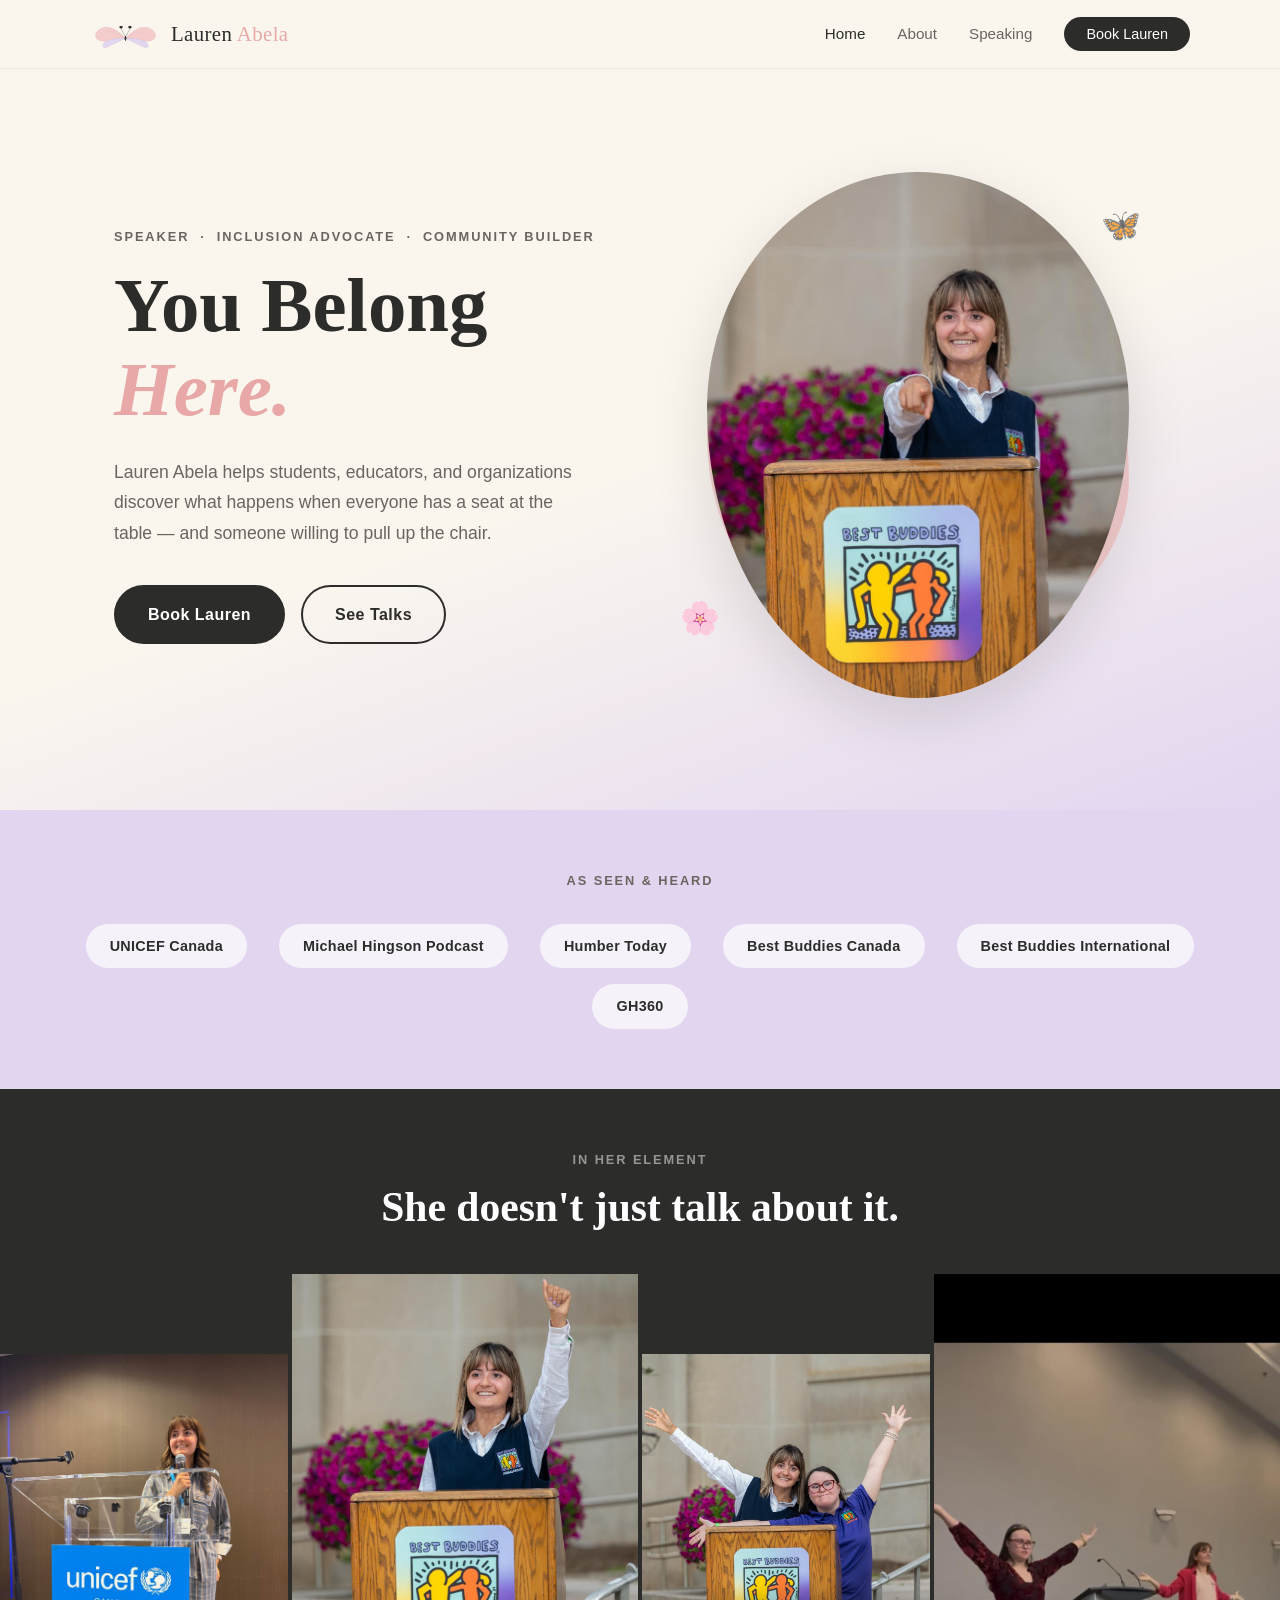
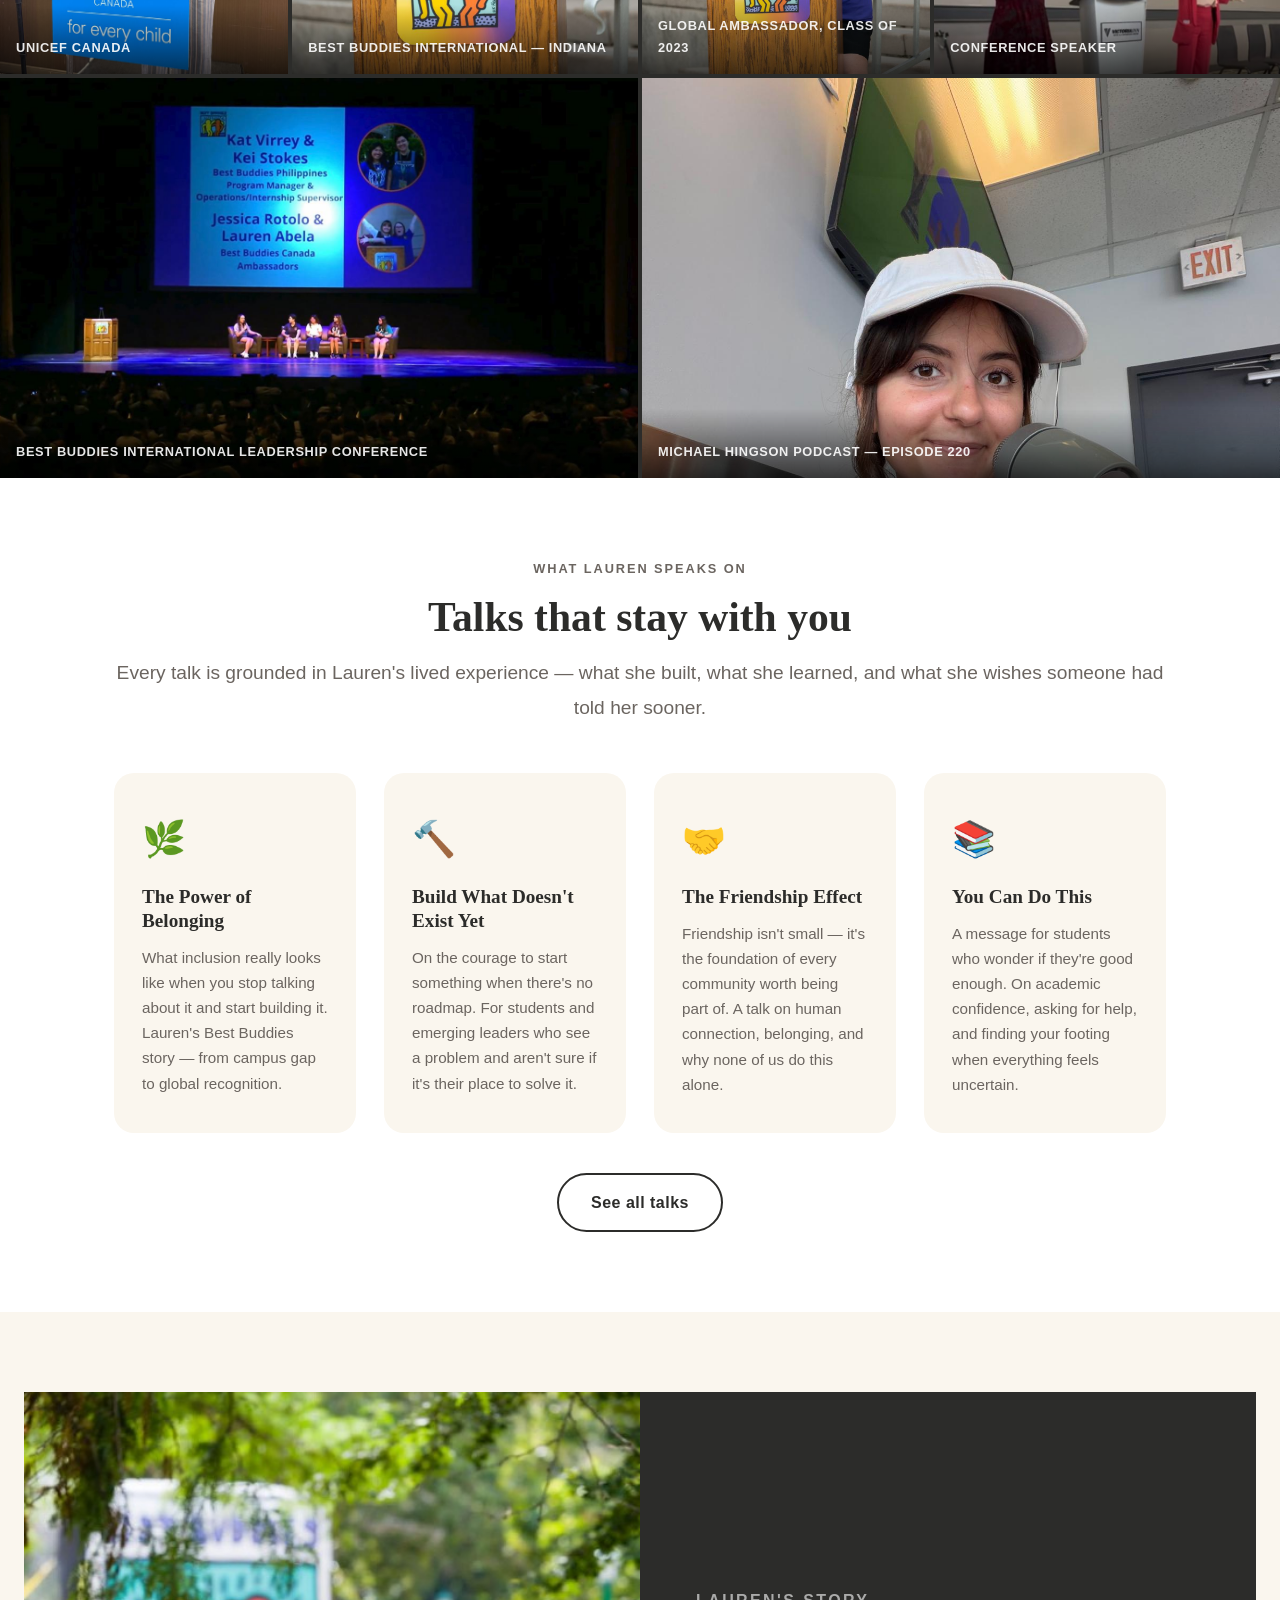
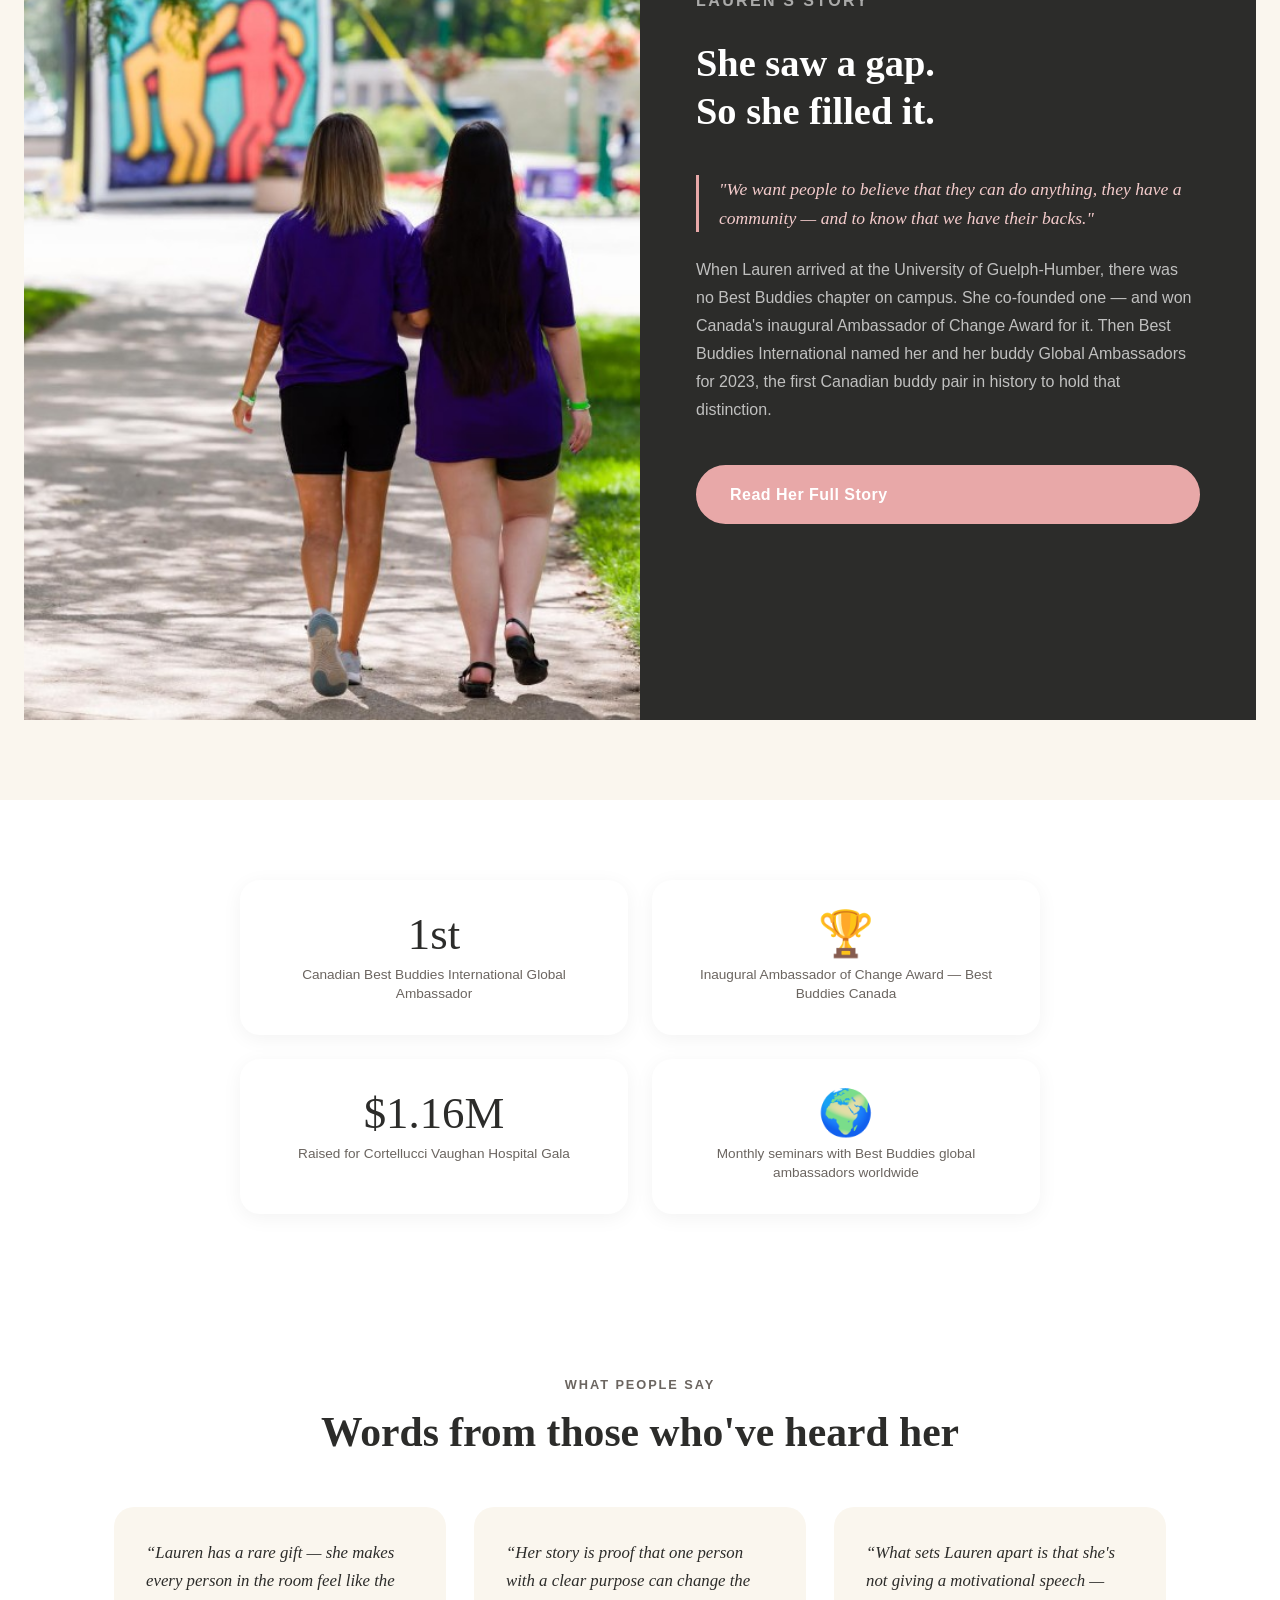
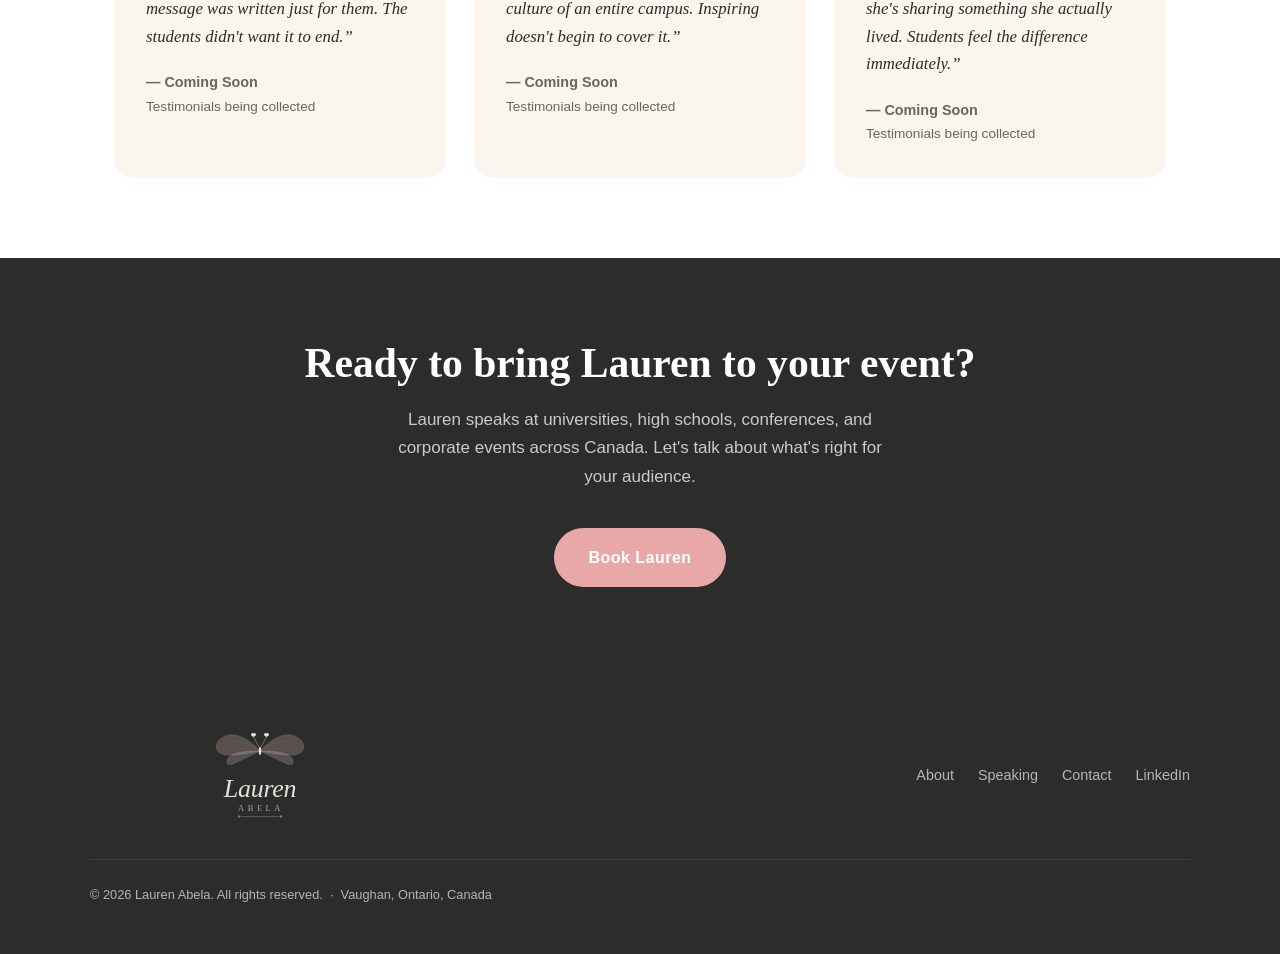
==== index.html @ 408d6fa2 "Add butterfly logo to nav, SVG mark to footer, stage + podcast photos" ====
<!DOCTYPE html>
<html lang="en">
<head>
  <meta charset="UTF-8" />
  <meta name="viewport" content="width=device-width, initial-scale=1.0" />
  <title>Lauren Abela — Speaker, Inclusion Advocate, Community Builder</title>
  <meta name="description" content="Lauren Abela is a speaker and inclusion advocate helping students, educators, and organizations discover the power of belonging. Book Lauren for your next event." />
  <meta property="og:title" content="Lauren Abela — You Belong Here" />
  <meta property="og:description" content="Speaker, inclusion advocate, and community builder. First Canadian Best Buddies International Global Ambassador." />
  <meta property="og:image" content="https://laurenabela.com/images/lauren-hero.jpg" />
  <meta property="og:url" content="https://laurenabela.com" />
  <meta property="og:type" content="website" />
  <link rel="stylesheet" href="css/style.css" />
</head>
<body>

  <!-- Navigation -->
  <nav class="site-nav">
    <div class="nav-inner">
      <a href="index.html" class="nav-logo">
        <img src="images/lauren-abela-butterfly.svg" alt="" class="nav-butterfly" />Lauren <span>Abela</span>
      </a>
      <button class="nav-toggle" onclick="document.querySelector('.nav-links').classList.toggle('open')" aria-label="Menu">
        <span></span><span></span><span></span>
      </button>
      <ul class="nav-links">
        <li><a href="index.html" class="active">Home</a></li>
        <li><a href="about.html">About</a></li>
        <li><a href="speaking.html">Speaking</a></li>
        <li class="nav-cta"><a href="contact.html">Book Lauren</a></li>
      </ul>
    </div>
  </nav>

  <!-- Hero -->
  <section class="hero">
    <div class="hero-inner">
      <div class="hero-text fade-up">
        <p class="section-label">Speaker &nbsp;·&nbsp; Inclusion Advocate &nbsp;·&nbsp; Community Builder</p>
        <h1 class="hero-tagline">You Belong<br><em>Here.</em></h1>
        <p class="hero-bio">
          Lauren Abela helps students, educators, and organizations discover what happens when everyone has a seat at the table — and someone willing to pull up the chair.
        </p>
        <div class="hero-actions">
          <a href="contact.html" class="btn btn-primary">Book Lauren</a>
          <a href="speaking.html" class="btn btn-outline">See Talks</a>
        </div>
      </div>
      <div class="hero-photo-wrap fade-up delay-2">
        <div class="hero-photo-bg"></div>
        <img src="images/lauren-hero.jpg" alt="Lauren Abela speaking at Best Buddies International Leadership Conference" class="hero-photo" />
        <span class="hero-motif hero-motif-1">🦋</span>
        <span class="hero-motif hero-motif-2">🌸</span>
      </div>
    </div>
  </section>

  <!-- Social Proof Bar -->
  <div class="social-proof">
    <p class="proof-label">As seen &amp; heard</p>
    <div class="media-logos">
      <span class="media-badge">UNICEF Canada</span>
      <span class="media-badge">Michael Hingson Podcast</span>
      <span class="media-badge">Humber Today</span>
      <span class="media-badge">Best Buddies Canada</span>
      <span class="media-badge">Best Buddies International</span>
      <span class="media-badge">GH360</span>
    </div>
  </div>

  <!-- Speaking Highlights Strip -->
  <section class="speaking-strip">
    <div class="container text-center mb-24">
      <p class="section-label">In Her Element</p>
      <h2>She doesn't just talk about it.</h2>
    </div>
    <div class="strip-grid">
      <div class="strip-item">
        <img src="images/lauren-speaking-unicef.jpg" alt="Lauren speaking at UNICEF Canada" />
        <div class="strip-caption">UNICEF Canada</div>
      </div>
      <div class="strip-item strip-tall">
        <img src="images/lauren-bestbuddies-fist.jpg" alt="Lauren at Best Buddies International Leadership Conference" />
        <div class="strip-caption">Best Buddies International — Indiana</div>
      </div>
      <div class="strip-item">
        <img src="images/lauren-buddy-arms.jpg" alt="Lauren and her buddy at Best Buddies podium" />
        <div class="strip-caption">Global Ambassador, Class of 2023</div>
      </div>
      <div class="strip-item strip-tall">
        <img src="images/lauren-duo-victoria.jpg" alt="Lauren speaking at Victoria Inn event" />
        <div class="strip-caption">Conference Speaker</div>
      </div>
    </div>
    <!-- Row 2 — stage + podcast -->
    <div class="strip-grid" style="margin-top:4px;">
      <div class="strip-item strip-tall" style="grid-column:span 2;">
        <img src="images/lauren-bestbuddies-stage.jpg" alt="Lauren Abela on stage at Best Buddies International conference" style="object-position:center center;" />
        <div class="strip-caption">Best Buddies International Leadership Conference</div>
      </div>
      <div class="strip-item strip-tall" style="grid-column:span 2;">
        <img src="images/lauren-podcast.jpg" alt="Lauren Abela during podcast recording" style="object-position:center top;" />
        <div class="strip-caption">Michael Hingson Podcast — Episode 220</div>
      </div>
    </div>
  </section>

  <!-- Speaking Topics -->
  <section class="topics">
    <div class="container text-center">
      <p class="section-label">What Lauren Speaks On</p>
      <h2>Talks that stay with you</h2>
      <p class="lead mt-12">Every talk is grounded in Lauren's lived experience — what she built, what she learned, and what she wishes someone had told her sooner.</p>
    </div>
    <div class="container">
      <div class="topics-grid">
        <div class="topic-card">
          <span class="topic-icon">🌿</span>
          <h3>The Power of Belonging</h3>
          <p>What inclusion really looks like when you stop talking about it and start building it. Lauren's Best Buddies story — from campus gap to global recognition.</p>
        </div>
        <div class="topic-card">
          <span class="topic-icon">🔨</span>
          <h3>Build What Doesn't Exist Yet</h3>
          <p>On the courage to start something when there's no roadmap. For students and emerging leaders who see a problem and aren't sure if it's their place to solve it.</p>
        </div>
        <div class="topic-card">
          <span class="topic-icon">🤝</span>
          <h3>The Friendship Effect</h3>
          <p>Friendship isn't small — it's the foundation of every community worth being part of. A talk on human connection, belonging, and why none of us do this alone.</p>
        </div>
        <div class="topic-card">
          <span class="topic-icon">📚</span>
          <h3>You Can Do This</h3>
          <p>A message for students who wonder if they're good enough. On academic confidence, asking for help, and finding your footing when everything feels uncertain.</p>
        </div>
      </div>
      <div class="text-center mt-40">
        <a href="speaking.html" class="btn btn-outline">See all talks</a>
      </div>
    </div>
  </section>

  <!-- Story Section — full-width photo banner -->
  <section class="story-banner">
    <div class="story-banner-img">
      <img src="images/lauren-walking.jpg" alt="Lauren walking with her buddy toward Best Buddies" />
    </div>
    <div class="story-banner-text">
      <p class="section-label" style="color:rgba(255,255,255,0.6);">Lauren's Story</p>
      <h2>She saw a gap.<br>So she filled it.</h2>
      <blockquote class="story-banner-quote">
        "We want people to believe that they can do anything, they have a community — and to know that we have their backs."
      </blockquote>
      <p>When Lauren arrived at the University of Guelph-Humber, there was no Best Buddies chapter on campus. She co-founded one — and won Canada's inaugural Ambassador of Change Award for it. Then Best Buddies International named her and her buddy Global Ambassadors for 2023, the first Canadian buddy pair in history to hold that distinction.</p>
      <a href="about.html" class="btn btn-blush mt-24" style="display:inline-block;">Read Her Full Story</a>
    </div>
  </section>

  <!-- Stats -->
  <section style="background-color: var(--white); padding: var(--section-padding);">
    <div class="container">
      <div class="story-stats" style="max-width:800px; margin:0 auto;">
        <div class="stat-box">
          <div class="stat-number">1st</div>
          <div class="stat-label">Canadian Best Buddies International Global Ambassador</div>
        </div>
        <div class="stat-box">
          <div class="stat-number">🏆</div>
          <div class="stat-label">Inaugural Ambassador of Change Award — Best Buddies Canada</div>
        </div>
        <div class="stat-box">
          <div class="stat-number">$1.16M</div>
          <div class="stat-label">Raised for Cortellucci Vaughan Hospital Gala</div>
        </div>
        <div class="stat-box">
          <div class="stat-number">🌍</div>
          <div class="stat-label">Monthly seminars with Best Buddies global ambassadors worldwide</div>
        </div>
      </div>
    </div>
  </section>

  <!-- Testimonials -->
  <section class="testimonials">
    <div class="container text-center">
      <p class="section-label">What People Say</p>
      <h2>Words from those who've heard her</h2>
    </div>
    <div class="container">
      <div class="testimonials-grid">
        <div class="testimonial-card">
          <p class="testimonial-text">Lauren has a rare gift — she makes every person in the room feel like the message was written just for them. The students didn't want it to end.</p>
          <div class="testimonial-author">— Coming Soon</div>
          <div class="testimonial-role">Testimonials being collected</div>
        </div>
        <div class="testimonial-card">
          <p class="testimonial-text">Her story is proof that one person with a clear purpose can change the culture of an entire campus. Inspiring doesn't begin to cover it.</p>
          <div class="testimonial-author">— Coming Soon</div>
          <div class="testimonial-role">Testimonials being collected</div>
        </div>
        <div class="testimonial-card">
          <p class="testimonial-text">What sets Lauren apart is that she's not giving a motivational speech — she's sharing something she actually lived. Students feel the difference immediately.</p>
          <div class="testimonial-author">— Coming Soon</div>
          <div class="testimonial-role">Testimonials being collected</div>
        </div>
      </div>
    </div>
  </section>

  <!-- Booking CTA -->
  <section class="booking-cta">
    <div class="container text-center">
      <h2>Ready to bring Lauren to your event?</h2>
      <p>Lauren speaks at universities, high schools, conferences, and corporate events across Canada. Let's talk about what's right for your audience.</p>
      <a href="contact.html" class="btn btn-blush">Book Lauren</a>
    </div>
  </section>

  <!-- Footer -->
  <footer class="site-footer">
    <div class="footer-inner">
      <div>
        <img src="images/lauren-abela-mark-light.svg" alt="Lauren Abela" class="footer-mark" />
      </div>
      <ul class="footer-links">
        <li><a href="about.html">About</a></li>
        <li><a href="speaking.html">Speaking</a></li>
        <li><a href="contact.html">Contact</a></li>
        <li><a href="https://www.linkedin.com/in/lauren-abela/" target="_blank" rel="noopener">LinkedIn</a></li>
      </ul>
    </div>
    <div class="footer-inner footer-copy">
      &copy; 2026 Lauren Abela. All rights reserved. &nbsp;·&nbsp; Vaughan, Ontario, Canada
    </div>
  </footer>

</body>
</html>
---- css/style.css ----
/* ============================================
   Lauren Abela — laurenabela.com
   Brand: Warm, pastel, inclusive, joyful
   Palette: Blush pink, soft lavender, warm cream, sage green
   ============================================ */

/* --- Reset & Base --- */
*, *::before, *::after {
  box-sizing: border-box;
  margin: 0;
  padding: 0;
}

:root {
  --cream:      #FAF6EE;
  --blush:      #F4CCCC;
  --blush-dark: #E8A8A8;
  --lavender:   #E2D5F0;
  --lavender-dark: #C4ADDF;
  --sage:       #C5D9C5;
  --sage-dark:  #99BB99;
  --charcoal:   #2C2C2A;
  --warm-grey:  #6B6560;
  --white:      #FFFFFF;

  --font-serif: Georgia, 'Times New Roman', serif;
  --font-sans:  'Helvetica Neue', Arial, sans-serif;

  --max-width: 1100px;
  --section-padding: 80px 24px;
}

html {
  scroll-behavior: smooth;
}

body {
  font-family: var(--font-sans);
  color: var(--charcoal);
  background-color: var(--cream);
  line-height: 1.7;
  font-size: 17px;
}

img {
  max-width: 100%;
  display: block;
}

a {
  color: inherit;
  text-decoration: none;
}

/* --- Typography --- */
h1, h2, h3, h4 {
  font-family: var(--font-serif);
  line-height: 1.25;
  color: var(--charcoal);
}

h1 { font-size: clamp(2.4rem, 5vw, 3.8rem); }
h2 { font-size: clamp(1.8rem, 3.5vw, 2.6rem); }
h3 { font-size: clamp(1.2rem, 2.5vw, 1.6rem); }

p { margin-bottom: 1.1em; }
p:last-child { margin-bottom: 0; }

.lead {
  font-size: 1.2rem;
  color: var(--warm-grey);
  line-height: 1.8;
}

/* --- Layout --- */
.container {
  max-width: var(--max-width);
  margin: 0 auto;
  padding: 0 24px;
}

section {
  padding: var(--section-padding);
}

.text-center { text-align: center; }
.section-label {
  font-family: var(--font-sans);
  font-size: 0.8rem;
  font-weight: 700;
  letter-spacing: 0.15em;
  text-transform: uppercase;
  color: var(--warm-grey);
  margin-bottom: 12px;
}

/* --- Buttons --- */
.btn {
  display: inline-block;
  padding: 14px 32px;
  border-radius: 50px;
  font-weight: 700;
  font-size: 1rem;
  letter-spacing: 0.03em;
  transition: all 0.25s ease;
  cursor: pointer;
  border: 2px solid transparent;
}

.btn-primary {
  background-color: var(--charcoal);
  color: var(--white);
  border-color: var(--charcoal);
}

.btn-primary:hover {
  background-color: var(--warm-grey);
  border-color: var(--warm-grey);
  transform: translateY(-2px);
}

.btn-outline {
  background-color: transparent;
  color: var(--charcoal);
  border-color: var(--charcoal);
}

.btn-outline:hover {
  background-color: var(--charcoal);
  color: var(--white);
  transform: translateY(-2px);
}

.btn-blush {
  background-color: var(--blush-dark);
  color: var(--white);
  border-color: var(--blush-dark);
}

.btn-blush:hover {
  background-color: #d08888;
  border-color: #d08888;
  transform: translateY(-2px);
}

/* --- Navigation --- */
.site-nav {
  position: fixed;
  top: 0;
  left: 0;
  right: 0;
  z-index: 100;
  background-color: rgba(250, 246, 238, 0.95);
  backdrop-filter: blur(8px);
  border-bottom: 1px solid rgba(0,0,0,0.07);
  padding: 0 24px;
}

.nav-inner {
  max-width: var(--max-width);
  margin: 0 auto;
  display: flex;
  align-items: center;
  justify-content: space-between;
  height: 68px;
}

.nav-logo {
  font-family: var(--font-serif);
  font-size: 1.3rem;
  font-weight: normal;
  color: var(--charcoal);
  letter-spacing: 0.02em;
}

.nav-logo span {
  color: var(--blush-dark);
}

.nav-butterfly {
  height: 30px;
  width: auto;
  vertical-align: middle;
  margin-right: 10px;
  display: inline-block;
}

.nav-links {
  display: flex;
  align-items: center;
  gap: 32px;
  list-style: none;
}

.nav-links a {
  font-size: 0.95rem;
  font-weight: 500;
  color: var(--warm-grey);
  transition: color 0.2s;
}

.nav-links a:hover,
.nav-links a.active {
  color: var(--charcoal);
}

.nav-links .nav-cta a {
  background-color: var(--charcoal);
  color: var(--white);
  padding: 9px 22px;
  border-radius: 50px;
  font-size: 0.9rem;
}

.nav-links .nav-cta a:hover {
  background-color: var(--warm-grey);
  color: var(--white);
}

/* Mobile nav */
.nav-toggle {
  display: none;
  flex-direction: column;
  gap: 5px;
  cursor: pointer;
  background: none;
  border: none;
  padding: 4px;
}

.nav-toggle span {
  display: block;
  width: 24px;
  height: 2px;
  background-color: var(--charcoal);
  transition: all 0.3s;
}

@media (max-width: 680px) {
  .nav-toggle { display: flex; }
  .nav-links {
    display: none;
    position: absolute;
    top: 68px;
    left: 0;
    right: 0;
    background-color: var(--cream);
    flex-direction: column;
    padding: 20px 24px 24px;
    gap: 20px;
    border-bottom: 1px solid rgba(0,0,0,0.07);
  }
  .nav-links.open { display: flex; }
}

/* --- Hero Section --- */
.hero {
  padding-top: 140px;
  padding-bottom: 80px;
  background: linear-gradient(160deg, var(--cream) 55%, var(--lavender) 100%);
  min-height: 90vh;
  display: flex;
  align-items: center;
}

.hero-inner {
  display: grid;
  grid-template-columns: 1fr 1fr;
  gap: 60px;
  align-items: center;
  max-width: var(--max-width);
  margin: 0 auto;
  padding: 0 24px;
}

.hero-text .section-label {
  margin-bottom: 16px;
}

.hero-tagline {
  font-family: var(--font-serif);
  font-size: clamp(3rem, 6vw, 5rem);
  line-height: 1.1;
  color: var(--charcoal);
  margin-bottom: 24px;
}

.hero-tagline em {
  font-style: italic;
  color: var(--blush-dark);
}

.hero-bio {
  font-size: 1.1rem;
  color: var(--warm-grey);
  line-height: 1.75;
  margin-bottom: 36px;
  max-width: 480px;
}

.hero-actions {
  display: flex;
  gap: 16px;
  flex-wrap: wrap;
  align-items: center;
}

.hero-photo-wrap {
  position: relative;
  display: flex;
  justify-content: center;
  align-items: center;
}

.hero-photo-bg {
  position: absolute;
  width: 85%;
  height: 85%;
  background-color: var(--blush);
  border-radius: 60% 40% 55% 45% / 50% 60% 40% 50%;
  z-index: 0;
}

.hero-photo {
  position: relative;
  z-index: 1;
  width: 85%;
  border-radius: 50% 50% 50% 50% / 45% 45% 55% 55%;
  object-fit: cover;
  aspect-ratio: 4/5;
  box-shadow: 0 20px 60px rgba(0,0,0,0.12);
}

.hero-motif {
  position: absolute;
  font-size: 2rem;
  z-index: 2;
  opacity: 0.7;
}

.hero-motif-1 { top: 5%; right: 5%; }
.hero-motif-2 { bottom: 10%; left: 2%; }

/* Placeholder when no photo */
.hero-photo-placeholder {
  position: relative;
  z-index: 1;
  width: 85%;
  aspect-ratio: 4/5;
  background: linear-gradient(135deg, var(--blush) 0%, var(--lavender) 100%);
  border-radius: 50% 50% 50% 50% / 45% 45% 55% 55%;
  display: flex;
  flex-direction: column;
  align-items: center;
  justify-content: center;
  box-shadow: 0 20px 60px rgba(0,0,0,0.08);
}

.hero-photo-placeholder .initial {
  font-family: var(--font-serif);
  font-size: 6rem;
  color: rgba(255,255,255,0.8);
  line-height: 1;
}

.hero-photo-placeholder .name-text {
  font-family: var(--font-serif);
  font-size: 1rem;
  color: rgba(255,255,255,0.7);
  margin-top: 8px;
  letter-spacing: 0.1em;
}

@media (max-width: 768px) {
  .hero-inner {
    grid-template-columns: 1fr;
    gap: 40px;
    text-align: center;
  }
  .hero-photo-wrap { order: -1; }
  .hero-bio { margin-left: auto; margin-right: auto; }
  .hero-actions { justify-content: center; }
}

/* --- Topics Section --- */
.topics {
  background-color: var(--white);
}

.topics-grid {
  display: grid;
  grid-template-columns: repeat(auto-fit, minmax(240px, 1fr));
  gap: 28px;
  margin-top: 48px;
}

.topic-card {
  background-color: var(--cream);
  border-radius: 20px;
  padding: 36px 28px;
  transition: transform 0.25s ease, box-shadow 0.25s ease;
}

.topic-card:hover {
  transform: translateY(-6px);
  box-shadow: 0 16px 40px rgba(0,0,0,0.08);
}

.topic-icon {
  font-size: 2.2rem;
  margin-bottom: 16px;
  display: block;
}

.topic-card h3 {
  font-size: 1.2rem;
  margin-bottom: 12px;
  color: var(--charcoal);
}

.topic-card p {
  font-size: 0.95rem;
  color: var(--warm-grey);
  line-height: 1.65;
  margin-bottom: 0;
}

/* --- Story Section --- */
.story {
  background: linear-gradient(160deg, var(--sage) 0%, var(--cream) 60%);
}

.story-inner {
  display: grid;
  grid-template-columns: 1fr 1fr;
  gap: 72px;
  align-items: center;
}

.story-quote {
  font-family: var(--font-serif);
  font-size: clamp(1.3rem, 2.5vw, 1.7rem);
  font-style: italic;
  color: var(--charcoal);
  line-height: 1.5;
  border-left: 4px solid var(--blush-dark);
  padding-left: 24px;
  margin: 32px 0;
}

.story-credentials {
  margin-top: 32px;
  display: flex;
  flex-direction: column;
  gap: 12px;
}

.credential-item {
  display: flex;
  align-items: flex-start;
  gap: 12px;
  font-size: 0.95rem;
}

.credential-dot {
  width: 8px;
  height: 8px;
  background-color: var(--blush-dark);
  border-radius: 50%;
  flex-shrink: 0;
  margin-top: 8px;
}

.story-stats {
  display: grid;
  grid-template-columns: 1fr 1fr;
  gap: 24px;
}

.stat-box {
  background-color: var(--white);
  border-radius: 20px;
  padding: 32px 24px;
  text-align: center;
  box-shadow: 0 4px 20px rgba(0,0,0,0.05);
}

.stat-number {
  font-family: var(--font-serif);
  font-size: 2.8rem;
  color: var(--charcoal);
  line-height: 1;
  margin-bottom: 8px;
}

.stat-label {
  font-size: 0.85rem;
  color: var(--warm-grey);
  line-height: 1.4;
}

@media (max-width: 768px) {
  .story-inner {
    grid-template-columns: 1fr;
    gap: 40px;
  }
  .story-stats {
    grid-template-columns: 1fr 1fr;
  }
}

/* --- Media/Social Proof --- */
.social-proof {
  background-color: var(--lavender);
  text-align: center;
  padding: 60px 24px;
}

.proof-label {
  font-size: 0.8rem;
  font-weight: 700;
  letter-spacing: 0.15em;
  text-transform: uppercase;
  color: var(--warm-grey);
  margin-bottom: 32px;
}

.media-logos {
  display: flex;
  flex-wrap: wrap;
  justify-content: center;
  align-items: center;
  gap: 16px 32px;
}

.media-badge {
  background-color: rgba(255,255,255,0.7);
  border-radius: 50px;
  padding: 10px 24px;
  font-size: 0.9rem;
  font-weight: 600;
  color: var(--charcoal);
  letter-spacing: 0.02em;
}

/* --- Testimonials --- */
.testimonials {
  background-color: var(--white);
}

.testimonials-grid {
  display: grid;
  grid-template-columns: repeat(auto-fit, minmax(280px, 1fr));
  gap: 28px;
  margin-top: 48px;
}

.testimonial-card {
  background-color: var(--cream);
  border-radius: 20px;
  padding: 32px;
}

.testimonial-text {
  font-family: var(--font-serif);
  font-style: italic;
  font-size: 1.05rem;
  line-height: 1.65;
  color: var(--charcoal);
  margin-bottom: 20px;
}

.testimonial-text::before { content: '\201C'; }
.testimonial-text::after  { content: '\201D'; }

.testimonial-author {
  font-size: 0.9rem;
  font-weight: 700;
  color: var(--warm-grey);
}

.testimonial-role {
  font-size: 0.85rem;
  color: var(--warm-grey);
  font-weight: 400;
}

/* --- Booking CTA Banner --- */
.booking-cta {
  background-color: var(--charcoal);
  color: var(--white);
  text-align: center;
  padding: 80px 24px;
}

.booking-cta h2 {
  color: var(--white);
  margin-bottom: 16px;
}

.booking-cta p {
  color: rgba(255,255,255,0.75);
  max-width: 520px;
  margin: 0 auto 36px;
}

.booking-cta .btn-blush {
  background-color: var(--blush-dark);
  border-color: var(--blush-dark);
  color: var(--white);
}

/* --- Page Hero (inner pages) --- */
.page-hero {
  padding: 140px 24px 72px;
  background: linear-gradient(160deg, var(--cream) 50%, var(--lavender) 100%);
  text-align: center;
}

.page-hero h1 {
  margin-bottom: 16px;
}

.page-hero .lead {
  max-width: 560px;
  margin: 0 auto;
}

/* --- About Page --- */
.about-story {
  background-color: var(--white);
}

.about-inner {
  display: grid;
  grid-template-columns: 1fr 1.4fr;
  gap: 72px;
  align-items: start;
}

.about-photo-wrap {
  position: sticky;
  top: 100px;
}

.about-photo {
  width: 100%;
  border-radius: 24px;
  object-fit: cover;
  aspect-ratio: 3/4;
  box-shadow: 0 12px 40px rgba(0,0,0,0.1);
}

.about-photo-placeholder {
  width: 100%;
  aspect-ratio: 3/4;
  background: linear-gradient(135deg, var(--blush) 0%, var(--lavender) 100%);
  border-radius: 24px;
  display: flex;
  flex-direction: column;
  align-items: center;
  justify-content: center;
  box-shadow: 0 12px 40px rgba(0,0,0,0.08);
}

.about-content h2 {
  margin-top: 40px;
  margin-bottom: 16px;
}

.about-content h2:first-child {
  margin-top: 0;
}

.awards-list {
  list-style: none;
  margin-top: 16px;
  display: flex;
  flex-direction: column;
  gap: 14px;
}

.awards-list li {
  display: flex;
  align-items: flex-start;
  gap: 12px;
}

.award-icon {
  font-size: 1.2rem;
  flex-shrink: 0;
  margin-top: 2px;
}

@media (max-width: 768px) {
  .about-inner {
    grid-template-columns: 1fr;
    gap: 40px;
  }
  .about-photo-wrap { position: static; }
}

/* --- Speaking Page --- */
.talks-grid {
  display: grid;
  grid-template-columns: repeat(auto-fit, minmax(300px, 1fr));
  gap: 28px;
  margin-top: 48px;
}

.talk-card {
  background-color: var(--white);
  border-radius: 20px;
  padding: 36px 32px;
  border-top: 4px solid var(--blush-dark);
  box-shadow: 0 4px 20px rgba(0,0,0,0.05);
  transition: transform 0.25s ease;
}

.talk-card:hover {
  transform: translateY(-4px);
}

.talk-card:nth-child(2) { border-top-color: var(--lavender-dark); }
.talk-card:nth-child(3) { border-top-color: var(--sage-dark); }
.talk-card:nth-child(4) { border-top-color: var(--blush-dark); }

.talk-icon {
  font-size: 2rem;
  margin-bottom: 16px;
}

.talk-card h3 {
  margin-bottom: 12px;
}

.talk-card p {
  font-size: 0.95rem;
  color: var(--warm-grey);
  margin-bottom: 0;
}

.audiences {
  background-color: var(--lavender);
}

.audience-chips {
  display: flex;
  flex-wrap: wrap;
  gap: 12px;
  margin-top: 32px;
  justify-content: center;
}

.chip {
  background-color: var(--white);
  border-radius: 50px;
  padding: 10px 22px;
  font-size: 0.95rem;
  color: var(--charcoal);
  font-weight: 500;
}

/* --- Contact / Form Page --- */
.contact-section {
  background-color: var(--white);
}

.contact-inner {
  display: grid;
  grid-template-columns: 1fr 1.5fr;
  gap: 72px;
  align-items: start;
}

.contact-info h2 {
  margin-bottom: 16px;
}

.contact-info p {
  color: var(--warm-grey);
  margin-bottom: 28px;
}

.contact-detail {
  display: flex;
  align-items: center;
  gap: 12px;
  margin-bottom: 16px;
  font-size: 0.95rem;
  color: var(--warm-grey);
}

.contact-detail a {
  color: var(--charcoal);
  font-weight: 600;
  text-decoration: underline;
  text-underline-offset: 3px;
}

/* Form */
.booking-form {
  display: flex;
  flex-direction: column;
  gap: 20px;
}

.form-row {
  display: grid;
  grid-template-columns: 1fr 1fr;
  gap: 16px;
}

.form-group {
  display: flex;
  flex-direction: column;
  gap: 6px;
}

.form-group label {
  font-size: 0.9rem;
  font-weight: 600;
  color: var(--charcoal);
}

.form-group input,
.form-group select,
.form-group textarea {
  padding: 12px 16px;
  border: 1.5px solid #ddd;
  border-radius: 10px;
  font-size: 1rem;
  font-family: var(--font-sans);
  color: var(--charcoal);
  background-color: var(--cream);
  transition: border-color 0.2s;
  outline: none;
}

.form-group input:focus,
.form-group select:focus,
.form-group textarea:focus {
  border-color: var(--blush-dark);
}

.form-group textarea {
  resize: vertical;
  min-height: 130px;
}

.form-note {
  font-size: 0.85rem;
  color: var(--warm-grey);
  text-align: center;
}

@media (max-width: 768px) {
  .contact-inner {
    grid-template-columns: 1fr;
    gap: 40px;
  }
  .form-row {
    grid-template-columns: 1fr;
  }
}

/* --- Footer --- */
.site-footer {
  background-color: var(--charcoal);
  color: rgba(255,255,255,0.65);
  padding: 48px 24px;
}

.footer-inner {
  max-width: var(--max-width);
  margin: 0 auto;
  display: flex;
  justify-content: space-between;
  align-items: center;
  flex-wrap: wrap;
  gap: 20px;
}

.footer-logo {
  font-family: var(--font-serif);
  font-size: 1.2rem;
  color: var(--white);
}

.footer-tagline {
  font-size: 0.85rem;
  margin-top: 4px;
  color: rgba(255,255,255,0.4);
}

.footer-mark {
  height: 120px;
  width: auto;
  display: block;
  opacity: 0.9;
}

.footer-links {
  display: flex;
  gap: 24px;
  list-style: none;
}

.footer-links a {
  font-size: 0.9rem;
  color: rgba(255,255,255,0.65);
  transition: color 0.2s;
}

.footer-links a:hover {
  color: var(--white);
}

.footer-copy {
  font-size: 0.8rem;
  width: 100%;
  text-align: center;
  margin-top: 24px;
  padding-top: 24px;
  border-top: 1px solid rgba(255,255,255,0.08);
}

/* --- Speaking Photo Strip --- */
.speaking-strip {
  background-color: var(--charcoal);
  padding: 60px 0 0;
}

.speaking-strip .container {
  padding-bottom: 0;
}

.speaking-strip h2 {
  color: var(--white);
}

.speaking-strip .section-label {
  color: rgba(255,255,255,0.5);
}

.strip-grid {
  display: grid;
  grid-template-columns: 1fr 1.2fr 1fr 1.2fr;
  gap: 4px;
  margin-top: 40px;
  align-items: end;
}

.strip-item {
  position: relative;
  overflow: hidden;
  height: 320px;
}

.strip-item.strip-tall {
  height: 400px;
}

.strip-item img {
  width: 100%;
  height: 100%;
  object-fit: cover;
  object-position: top center;
  display: block;
  transition: transform 0.5s ease;
}

.strip-item:hover img {
  transform: scale(1.04);
}

.strip-caption {
  position: absolute;
  bottom: 0;
  left: 0;
  right: 0;
  padding: 32px 16px 16px;
  background: linear-gradient(to top, rgba(0,0,0,0.65) 0%, transparent 100%);
  color: rgba(255,255,255,0.9);
  font-size: 0.8rem;
  font-weight: 600;
  letter-spacing: 0.05em;
  text-transform: uppercase;
}

@media (max-width: 768px) {
  .strip-grid {
    grid-template-columns: 1fr 1fr;
  }
  .strip-item, .strip-item.strip-tall { height: 220px; }
}

@media (max-width: 480px) {
  .strip-grid {
    grid-template-columns: 1fr;
  }
  .strip-item, .strip-item.strip-tall { height: 260px; }
}

/* --- Story Banner (full-width photo + text) --- */
.story-banner {
  display: grid;
  grid-template-columns: 1fr 1fr;
  min-height: 560px;
}

.story-banner-img {
  position: relative;
  overflow: hidden;
}

.story-banner-img img {
  width: 100%;
  height: 100%;
  object-fit: cover;
  object-position: center top;
  display: block;
}

.story-banner-text {
  background-color: var(--charcoal);
  color: var(--white);
  padding: 72px 56px;
  display: flex;
  flex-direction: column;
  justify-content: center;
}

.story-banner-text h2 {
  color: var(--white);
  font-size: clamp(1.8rem, 3vw, 2.6rem);
  margin: 12px 0 20px;
}

.story-banner-text p {
  color: rgba(255,255,255,0.7);
  font-size: 1rem;
  line-height: 1.75;
}

.story-banner-quote {
  font-family: var(--font-serif);
  font-style: italic;
  font-size: 1.1rem;
  color: var(--blush);
  border-left: 3px solid var(--blush-dark);
  padding-left: 20px;
  margin: 20px 0 24px;
  line-height: 1.6;
}

@media (max-width: 768px) {
  .story-banner {
    grid-template-columns: 1fr;
  }
  .story-banner-img {
    height: 300px;
  }
  .story-banner-text {
    padding: 40px 24px;
  }
}

/* --- Speaking Page Hero --- */
.speaking-page-hero {
  display: grid;
  grid-template-columns: 1fr 1fr;
  min-height: 540px;
  padding-top: 68px;
}

.speaking-page-hero-img {
  overflow: hidden;
}

.speaking-page-hero-img img {
  width: 100%;
  height: 100%;
  object-fit: cover;
  object-position: center top;
  display: block;
}

.speaking-page-hero-text {
  background: linear-gradient(135deg, var(--charcoal) 0%, #3d3d3a 100%);
  padding: 72px 56px;
  display: flex;
  flex-direction: column;
  justify-content: center;
}

@media (max-width: 768px) {
  .speaking-page-hero {
    grid-template-columns: 1fr;
  }
  .speaking-page-hero-img {
    height: 280px;
  }
  .speaking-page-hero-text {
    padding: 40px 24px;
  }
}

/* --- Utility --- */
.mt-12 { margin-top: 12px; }
.mt-24 { margin-top: 24px; }
.mt-40 { margin-top: 40px; }
.mb-8  { margin-bottom: 8px; }
.mb-24 { margin-bottom: 24px; }

/* --- Fade-in animation --- */
@keyframes fadeUp {
  from { opacity: 0; transform: translateY(24px); }
  to   { opacity: 1; transform: translateY(0); }
}

.fade-up {
  animation: fadeUp 0.7s ease both;
}

.delay-1 { animation-delay: 0.15s; }
.delay-2 { animation-delay: 0.3s; }
.delay-3 { animation-delay: 0.45s; }
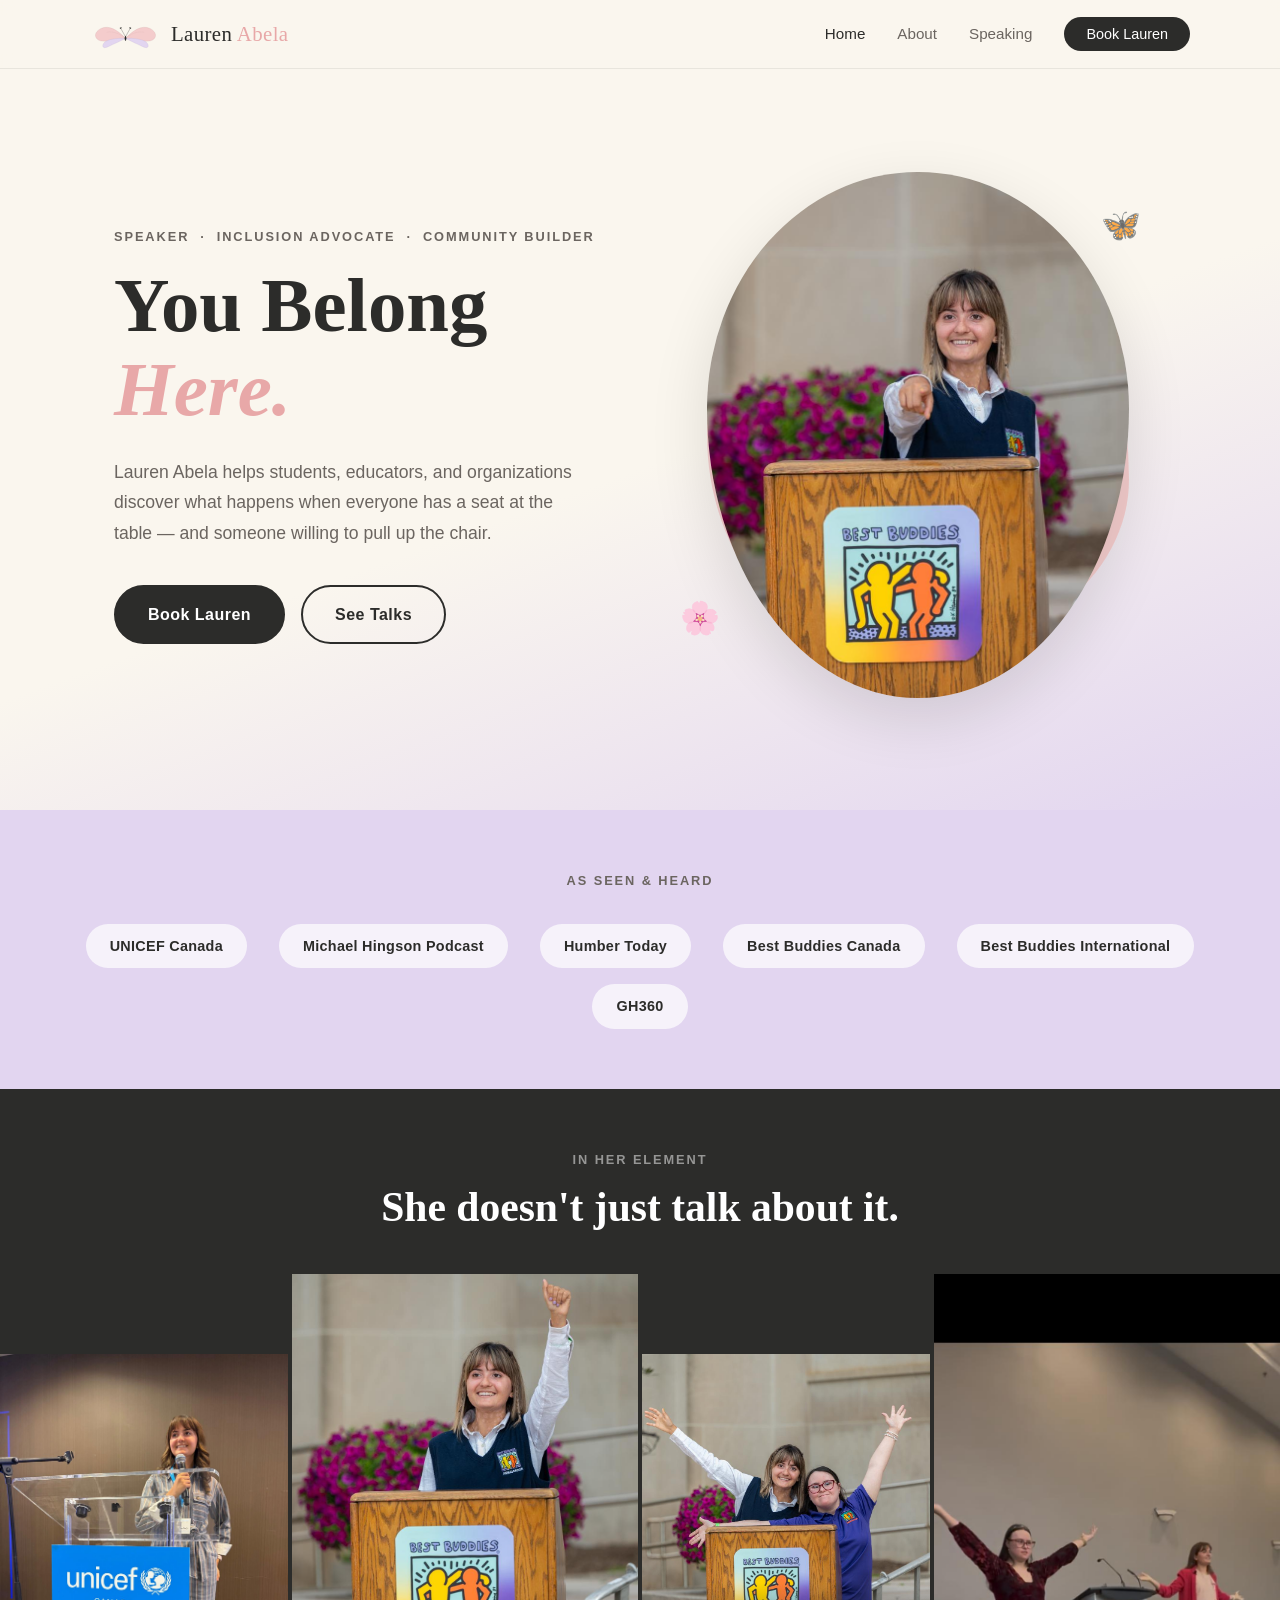
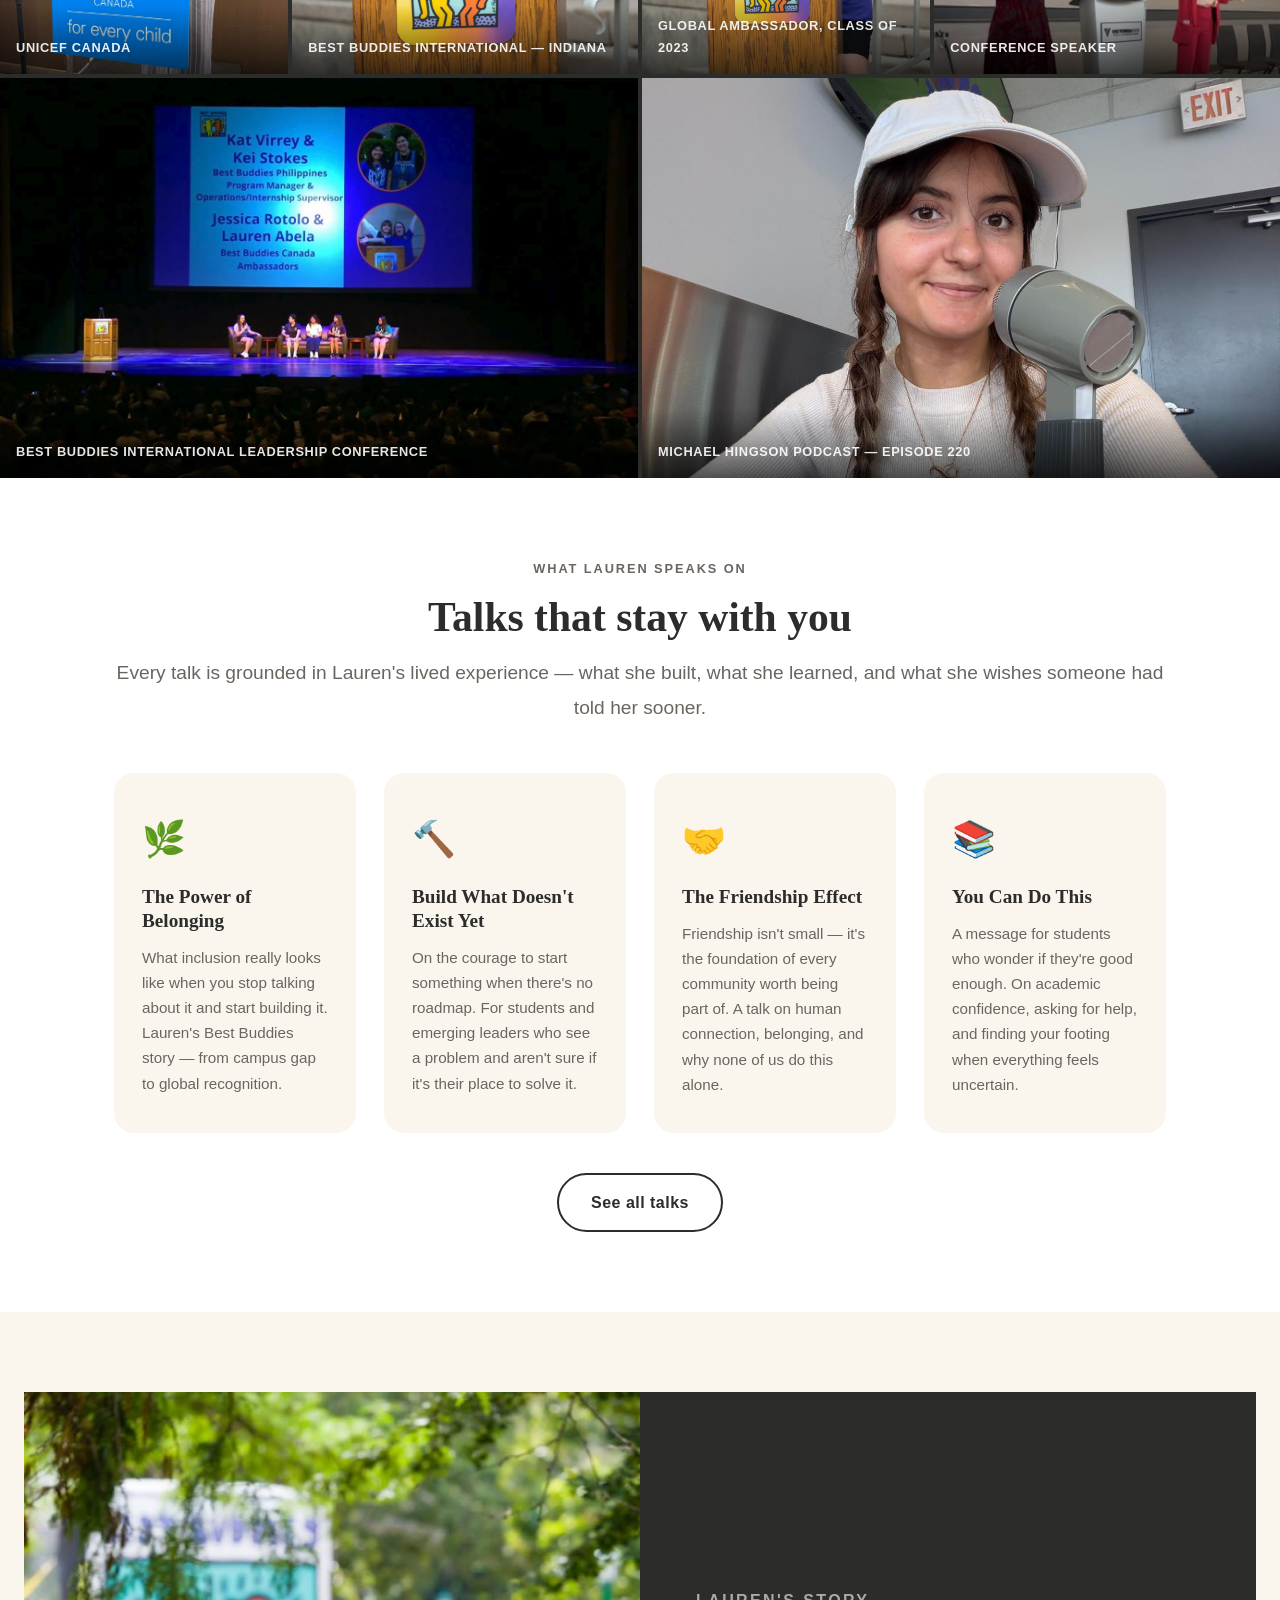
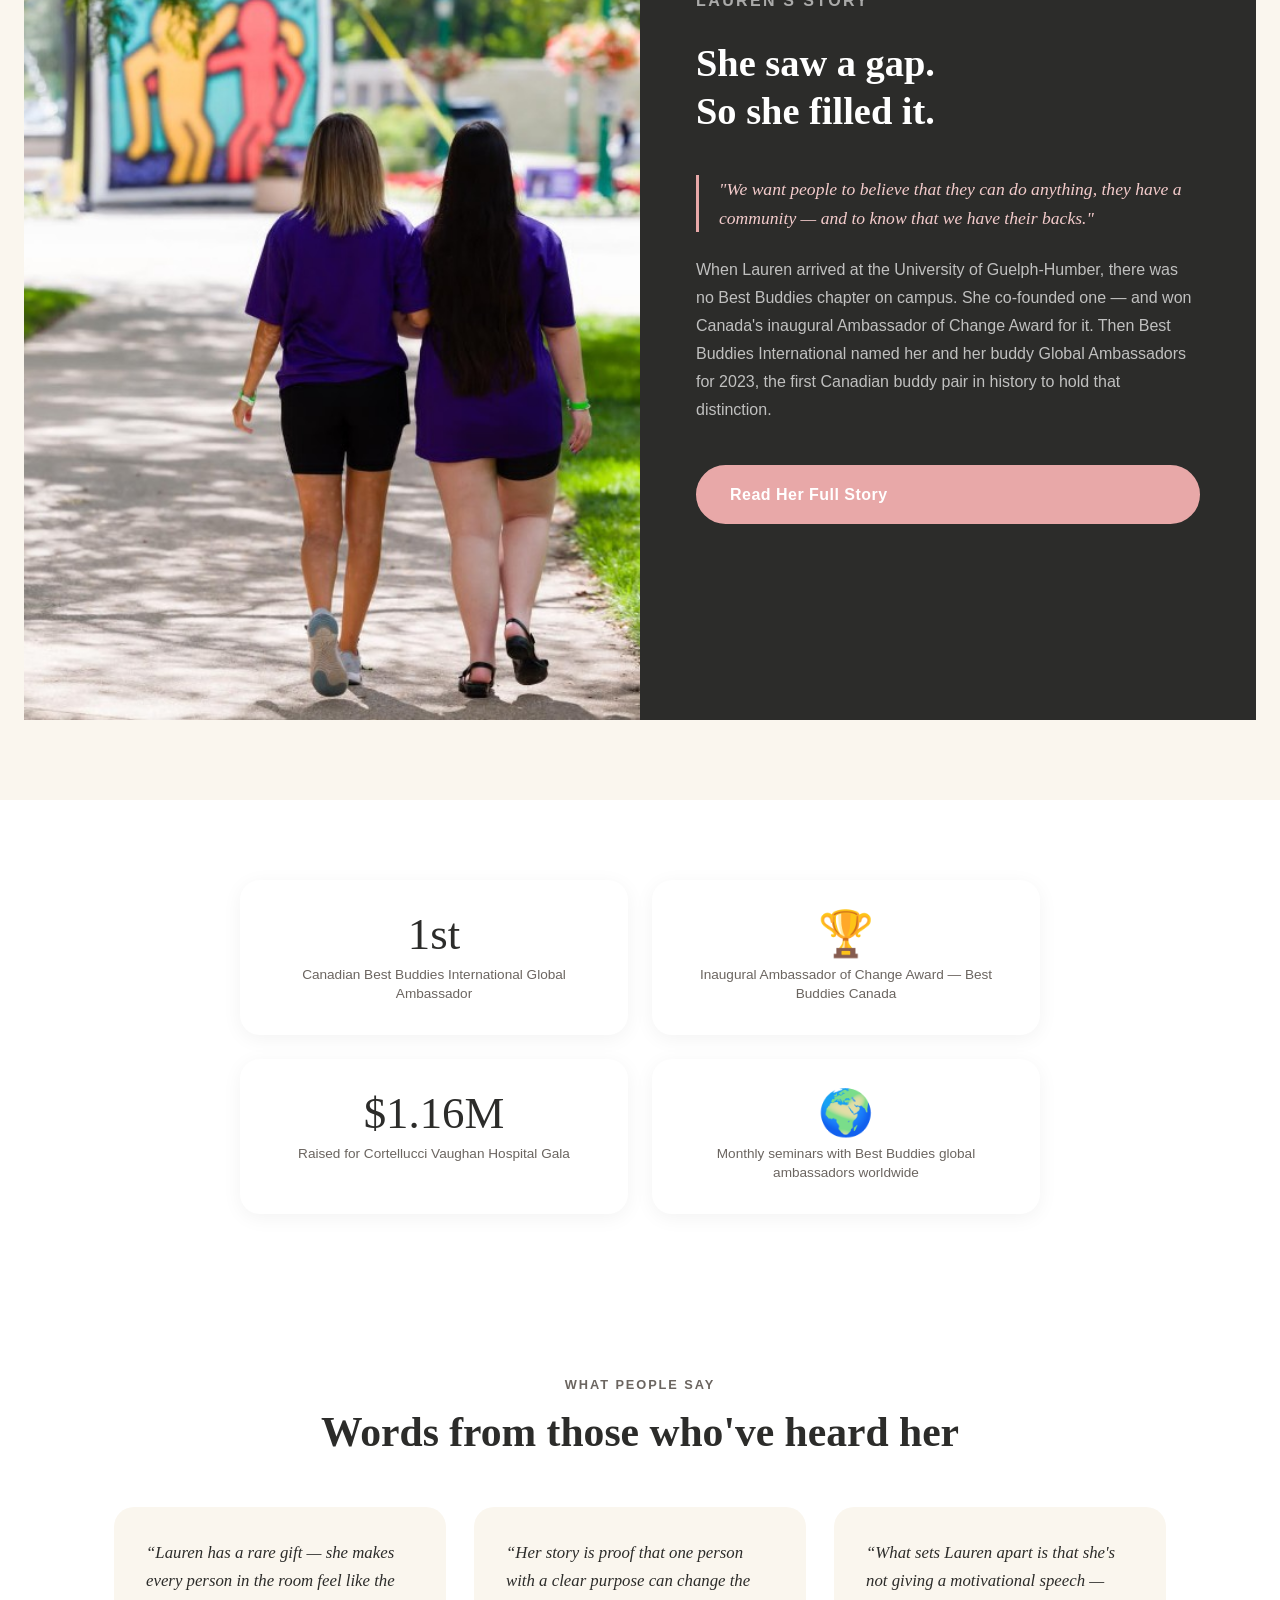
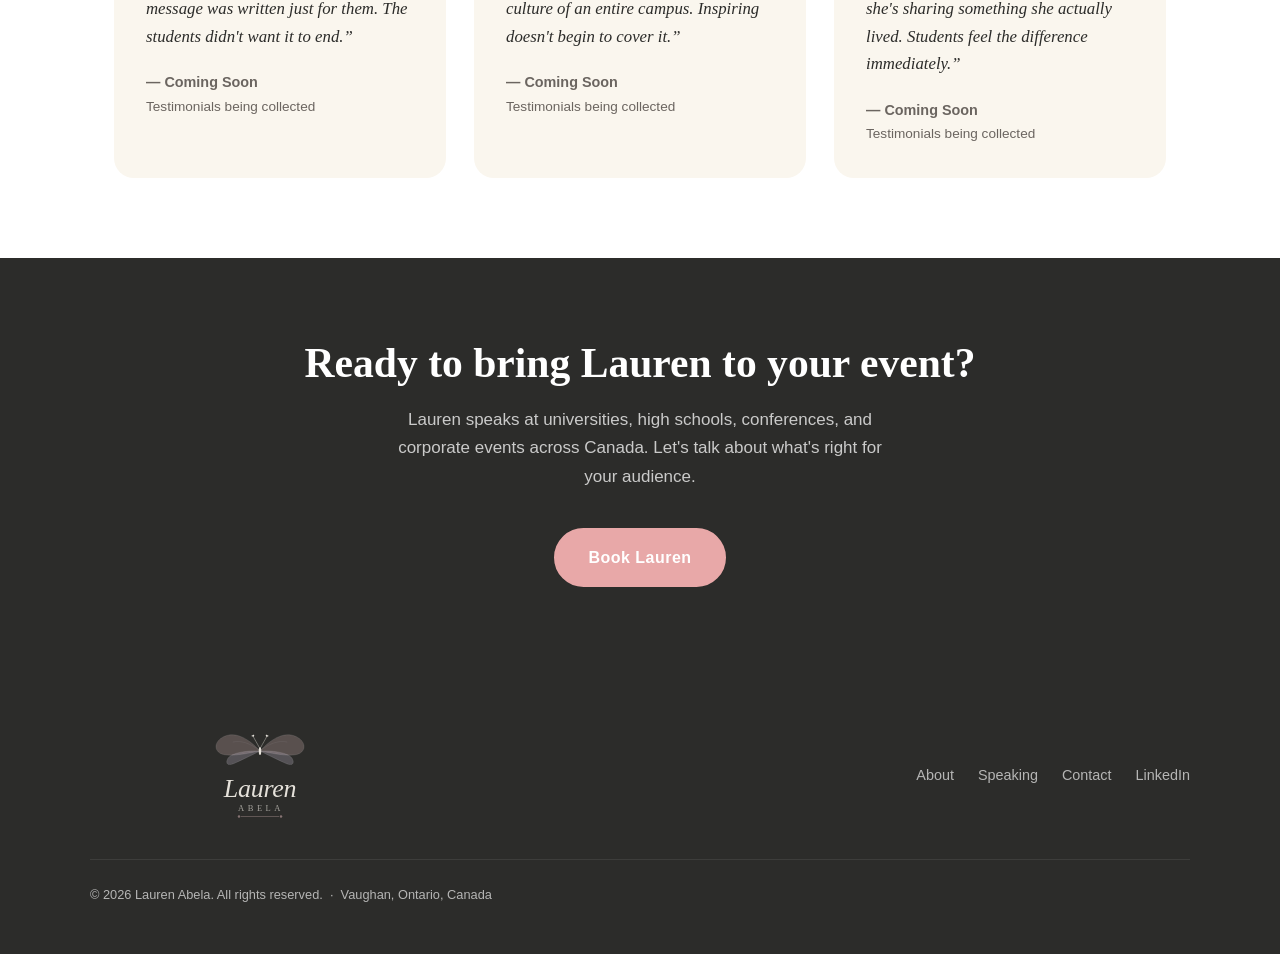
==== commit 7957e8e9: "Fix podcast photo crop position" ====
--- a/index.html
+++ b/index.html
@@ -99,7 +99,7 @@
         <div class="strip-caption">Best Buddies International Leadership Conference</div>
       </div>
       <div class="strip-item strip-tall" style="grid-column:span 2;">
-        <img src="images/lauren-podcast.jpg" alt="Lauren Abela during podcast recording" style="object-position:center top;" />
+        <img src="images/lauren-podcast.jpg" alt="Lauren Abela during podcast recording" style="object-position:center 35%;" />
         <div class="strip-caption">Michael Hingson Podcast — Episode 220</div>
       </div>
     </div>
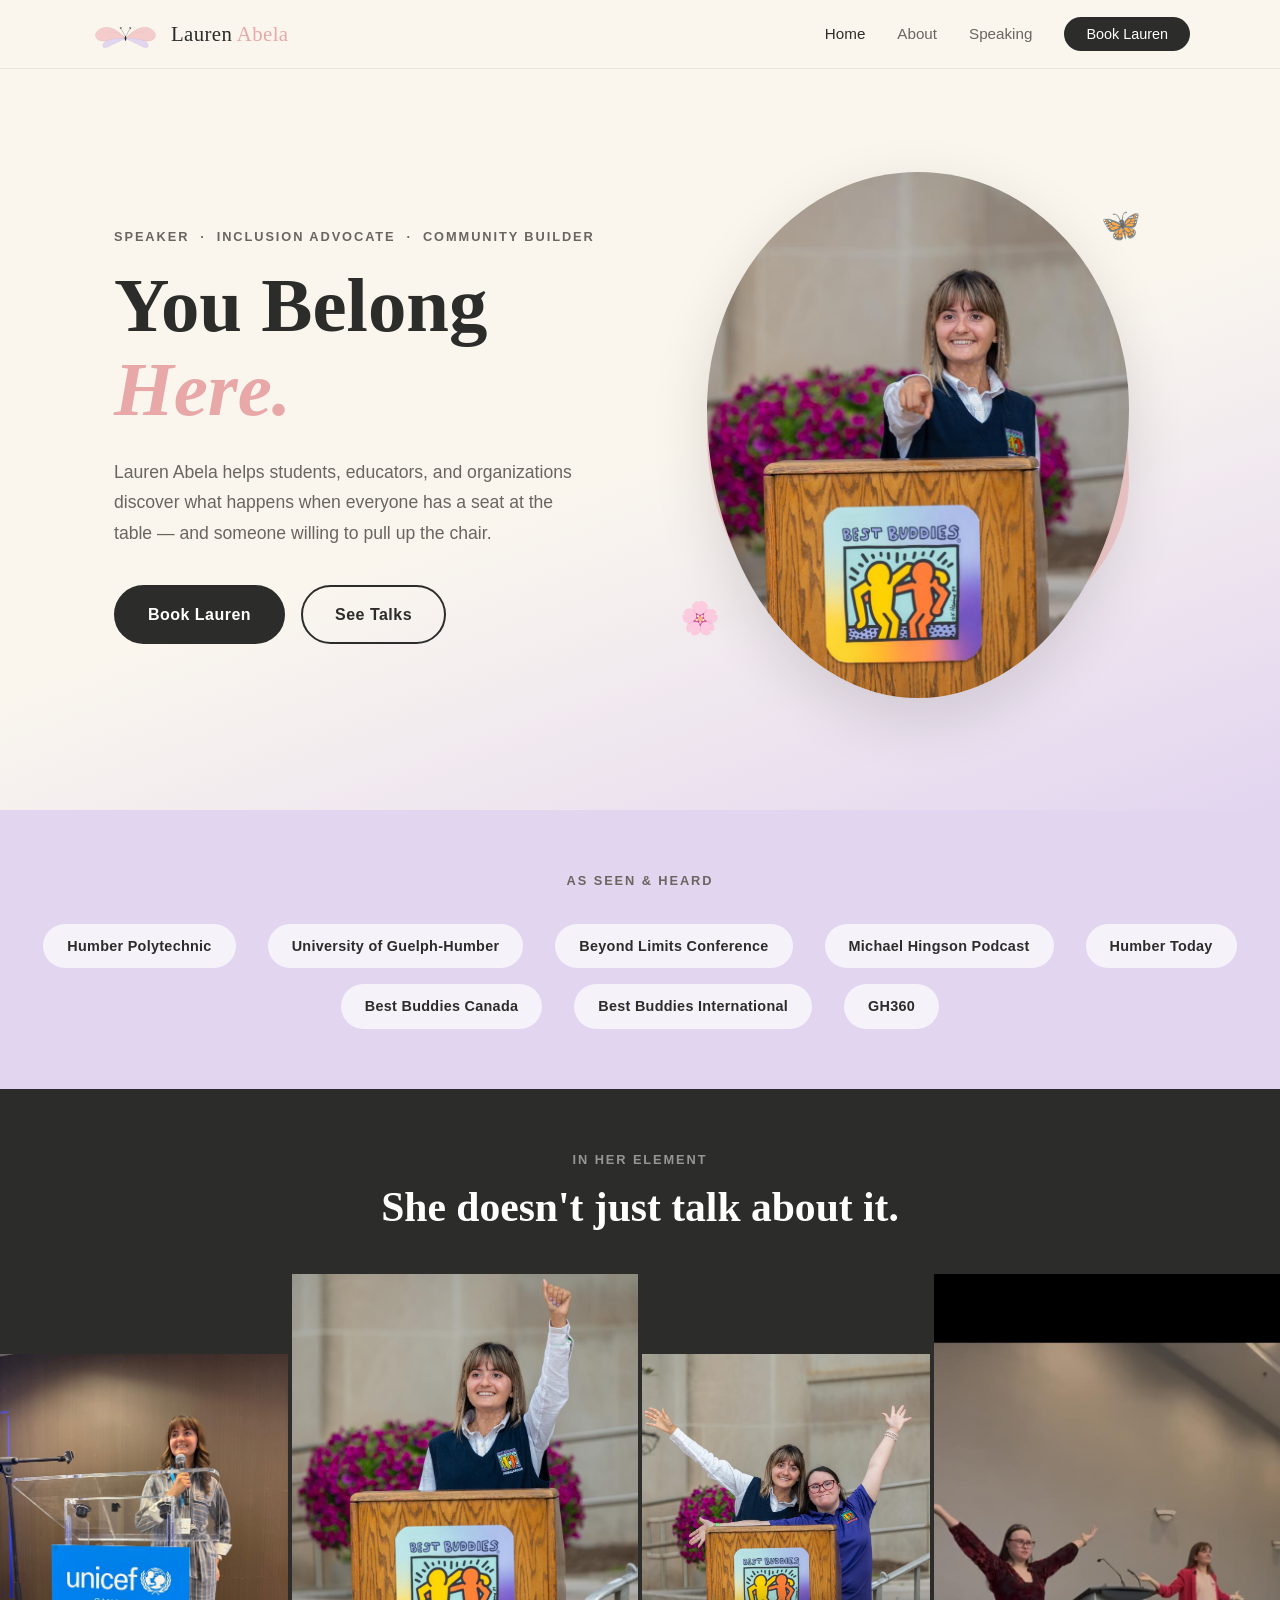
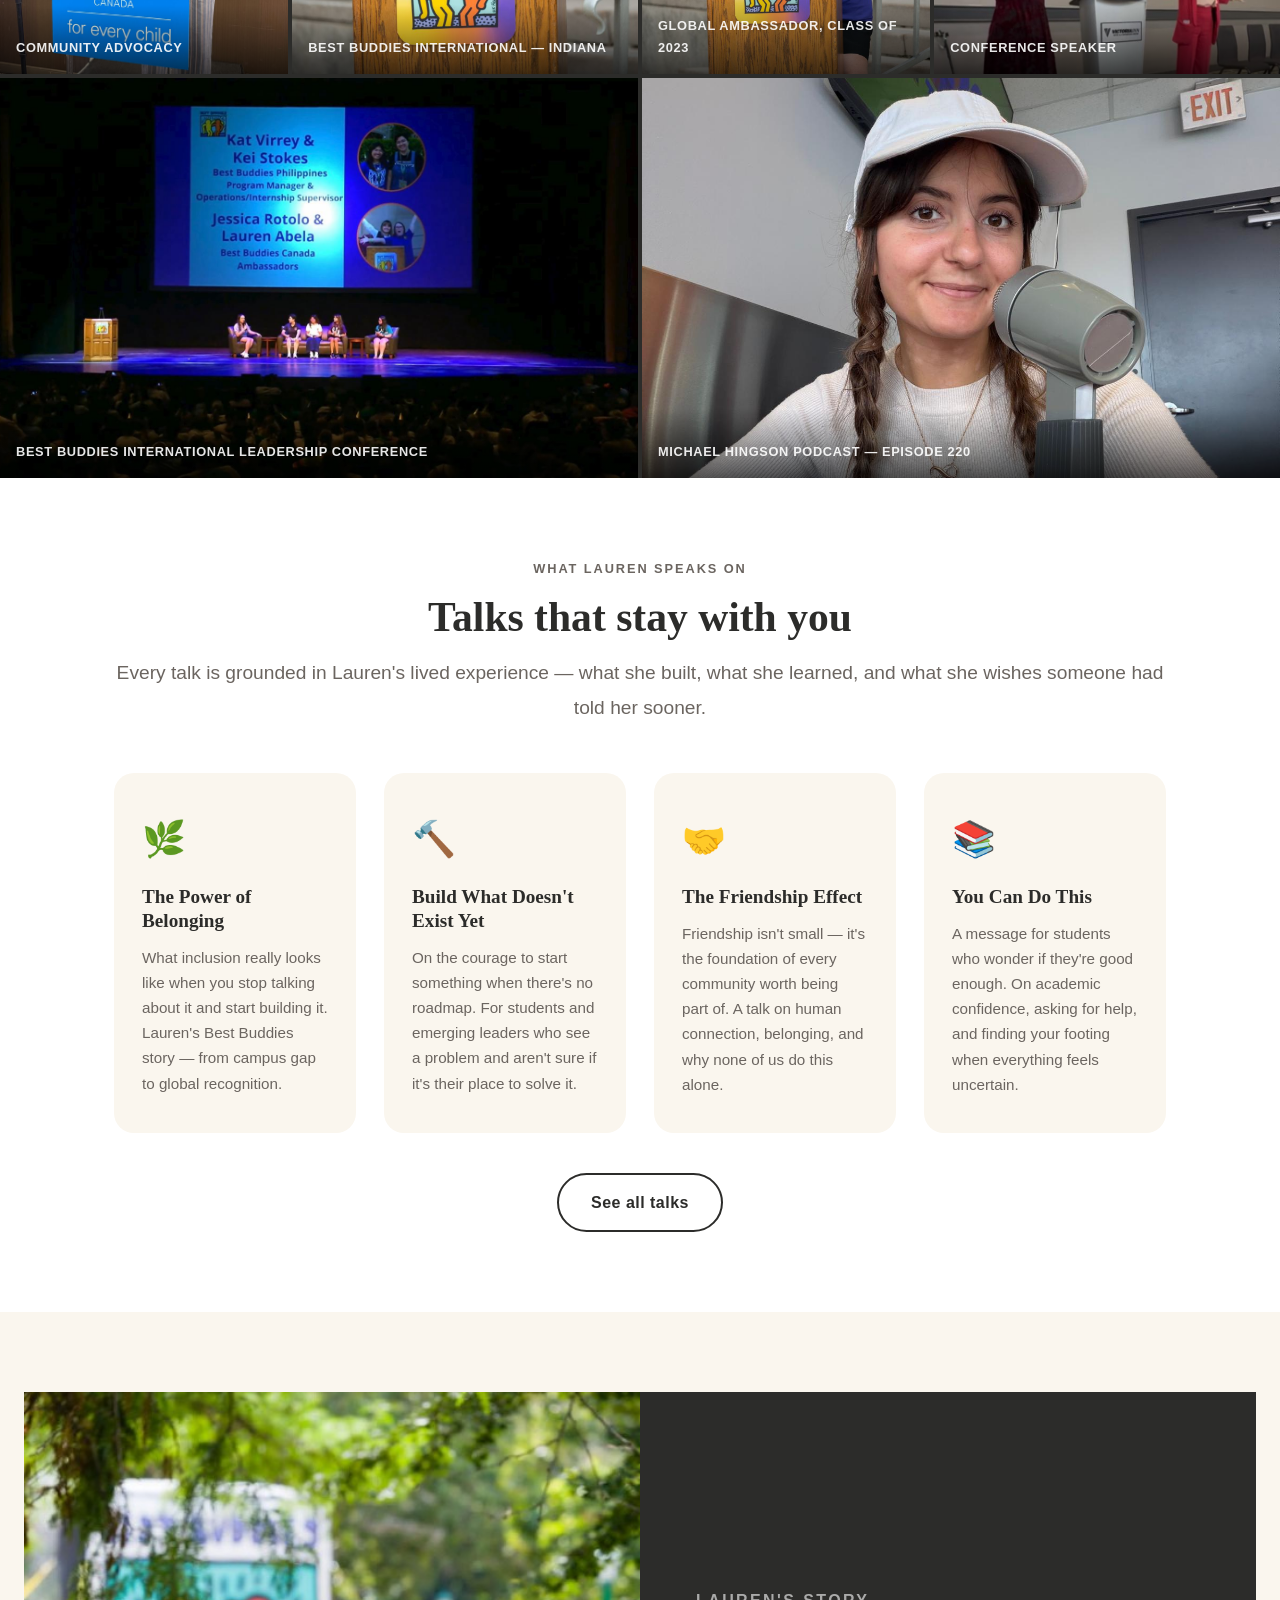
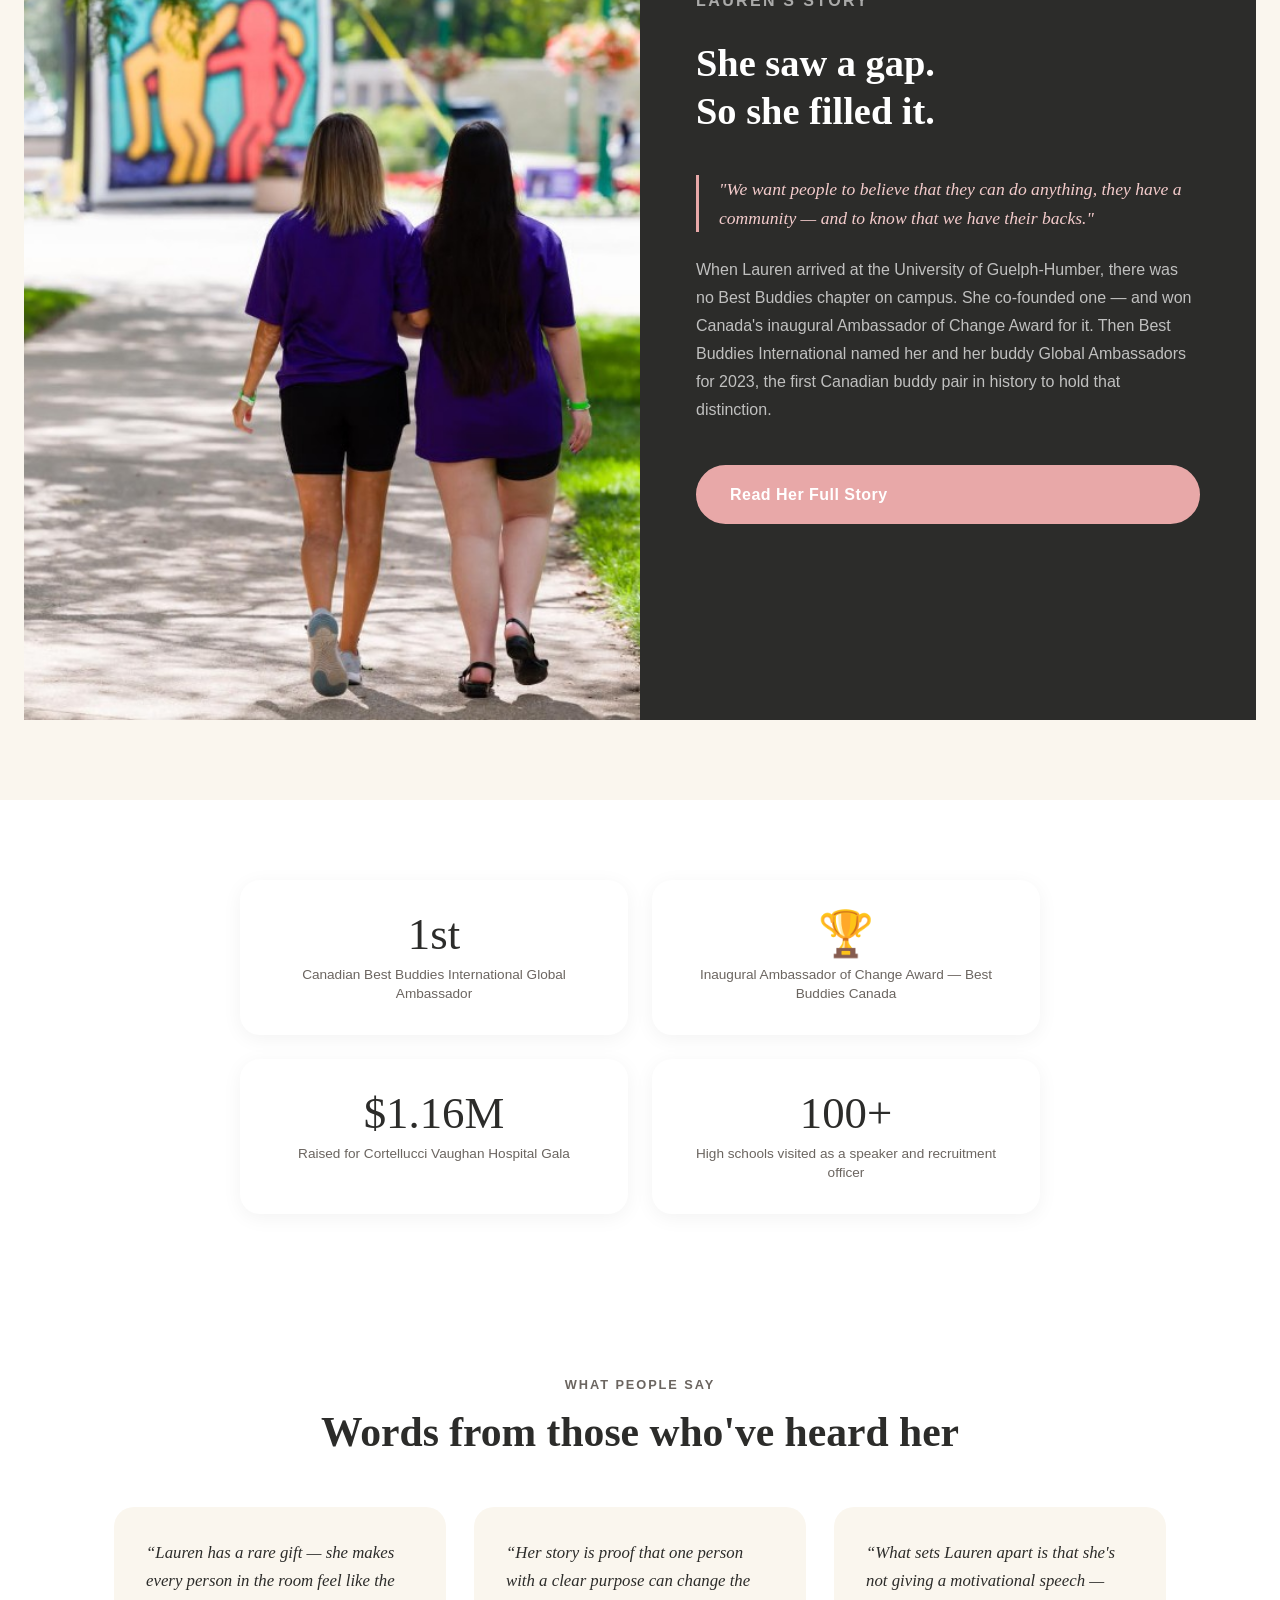
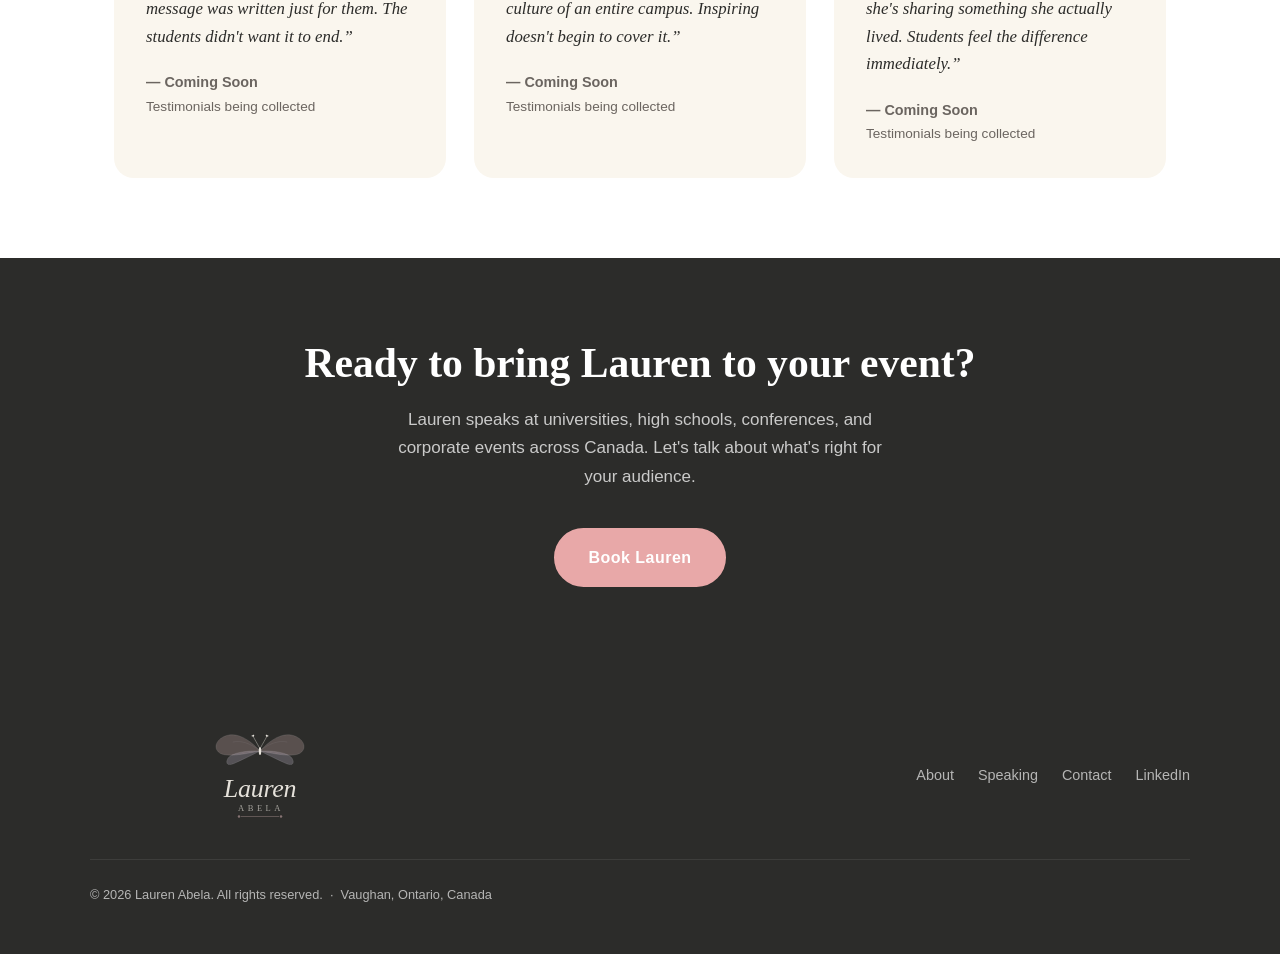
==== commit 67e65da4: "Add 100+ high schools stat, recruitment officer story, new speaking credentials" ====
--- a/index.html
+++ b/index.html
@@ -59,7 +59,9 @@
   <div class="social-proof">
     <p class="proof-label">As seen &amp; heard</p>
     <div class="media-logos">
-      <span class="media-badge">UNICEF Canada</span>
+      <span class="media-badge">Humber Polytechnic</span>
+      <span class="media-badge">University of Guelph-Humber</span>
+      <span class="media-badge">Beyond Limits Conference</span>
       <span class="media-badge">Michael Hingson Podcast</span>
       <span class="media-badge">Humber Today</span>
       <span class="media-badge">Best Buddies Canada</span>
@@ -76,8 +78,8 @@
     </div>
     <div class="strip-grid">
       <div class="strip-item">
-        <img src="images/lauren-speaking-unicef.jpg" alt="Lauren speaking at UNICEF Canada" />
-        <div class="strip-caption">UNICEF Canada</div>
+        <img src="images/lauren-speaking-unicef.jpg" alt="Lauren Abela at community advocacy event" />
+        <div class="strip-caption">Community Advocacy</div>
       </div>
       <div class="strip-item strip-tall">
         <img src="images/lauren-bestbuddies-fist.jpg" alt="Lauren at Best Buddies International Leadership Conference" />
@@ -174,8 +176,8 @@
           <div class="stat-label">Raised for Cortellucci Vaughan Hospital Gala</div>
         </div>
         <div class="stat-box">
-          <div class="stat-number">🌍</div>
-          <div class="stat-label">Monthly seminars with Best Buddies global ambassadors worldwide</div>
+          <div class="stat-number">100+</div>
+          <div class="stat-label">High schools visited as a speaker and recruitment officer</div>
         </div>
       </div>
     </div>
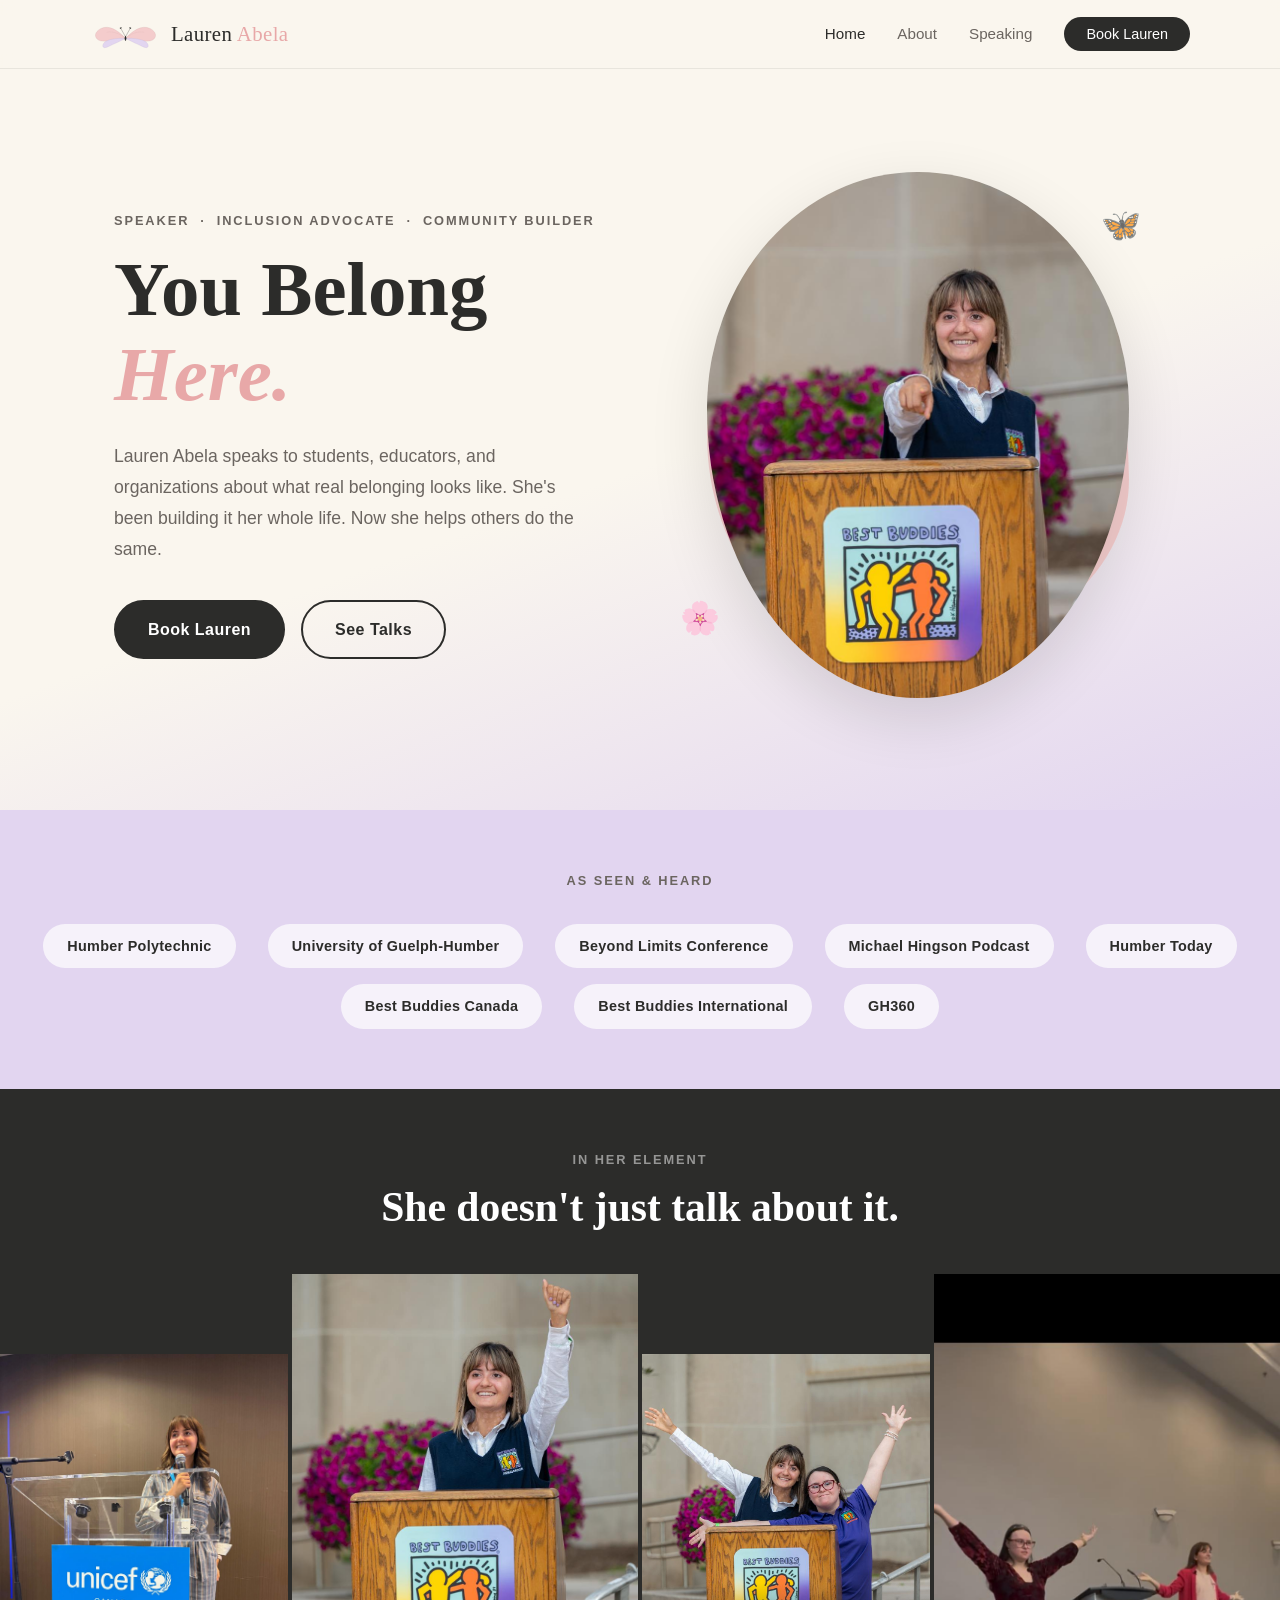
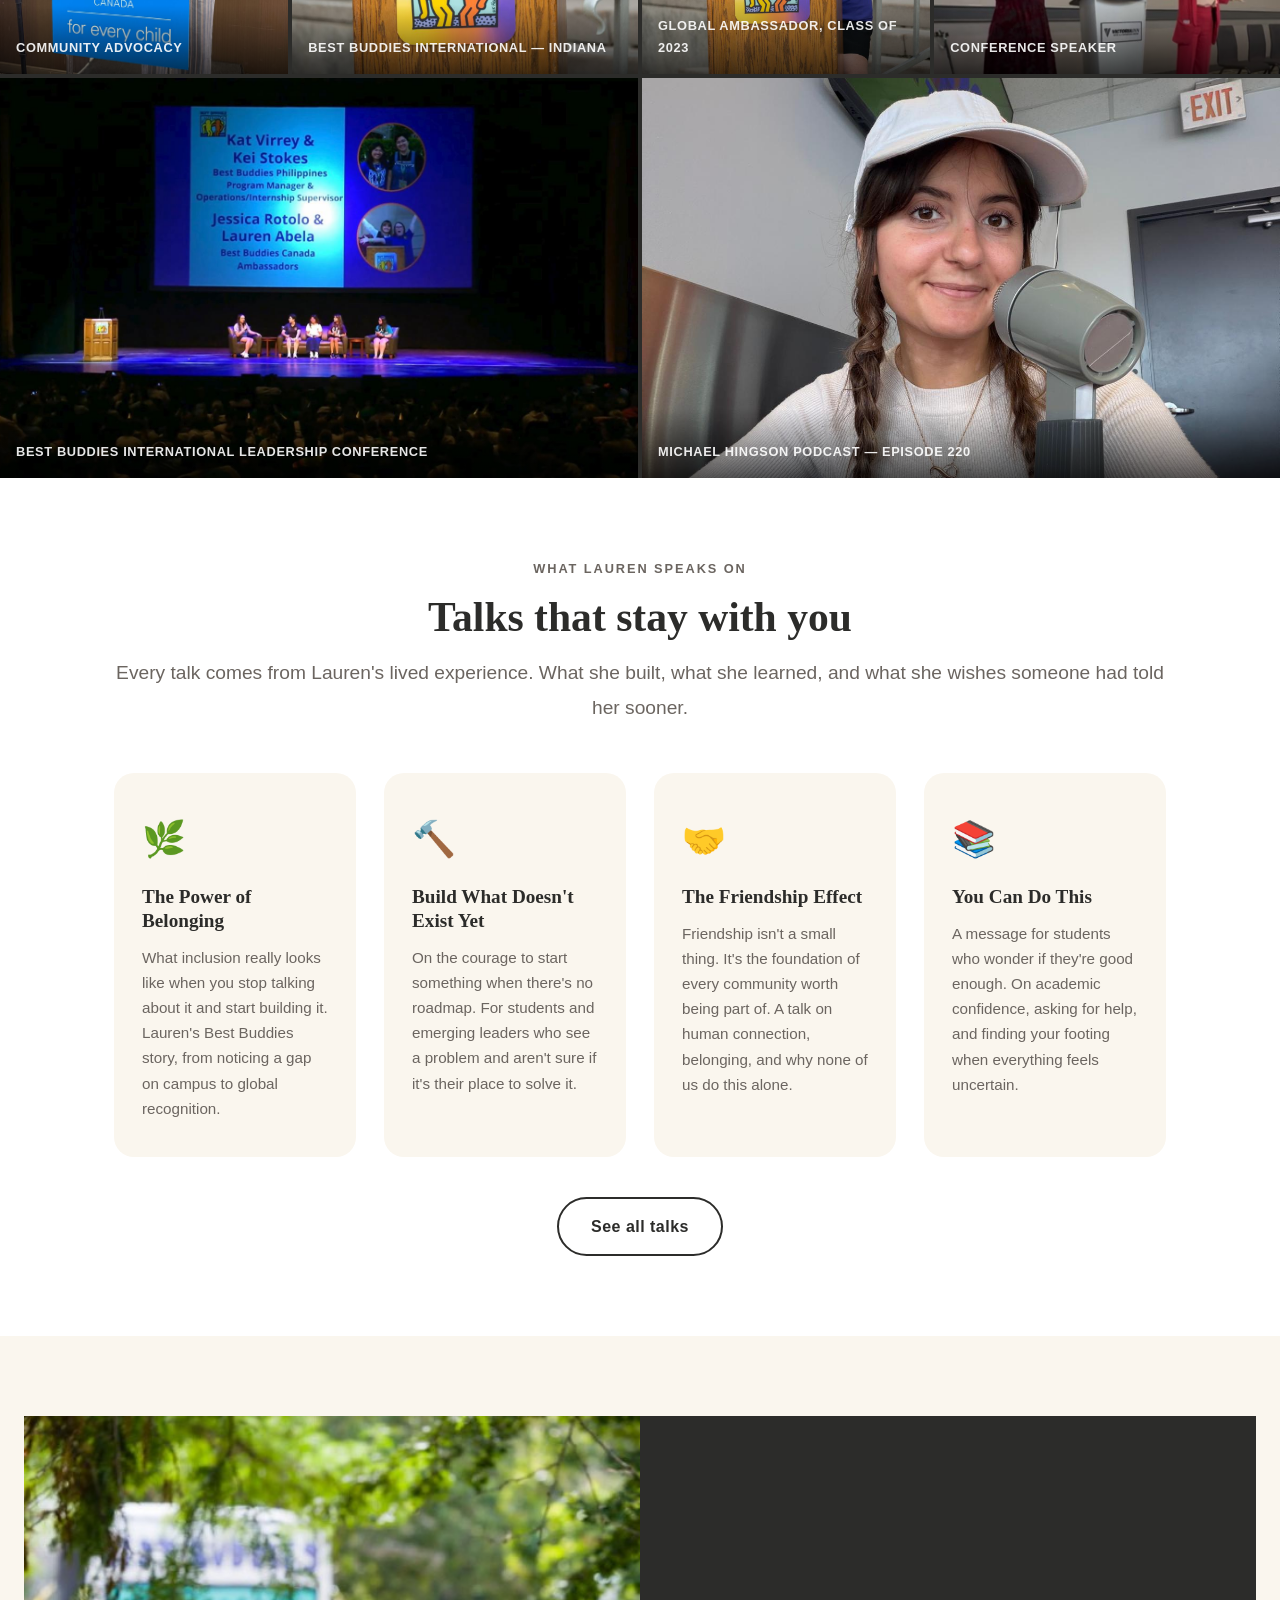
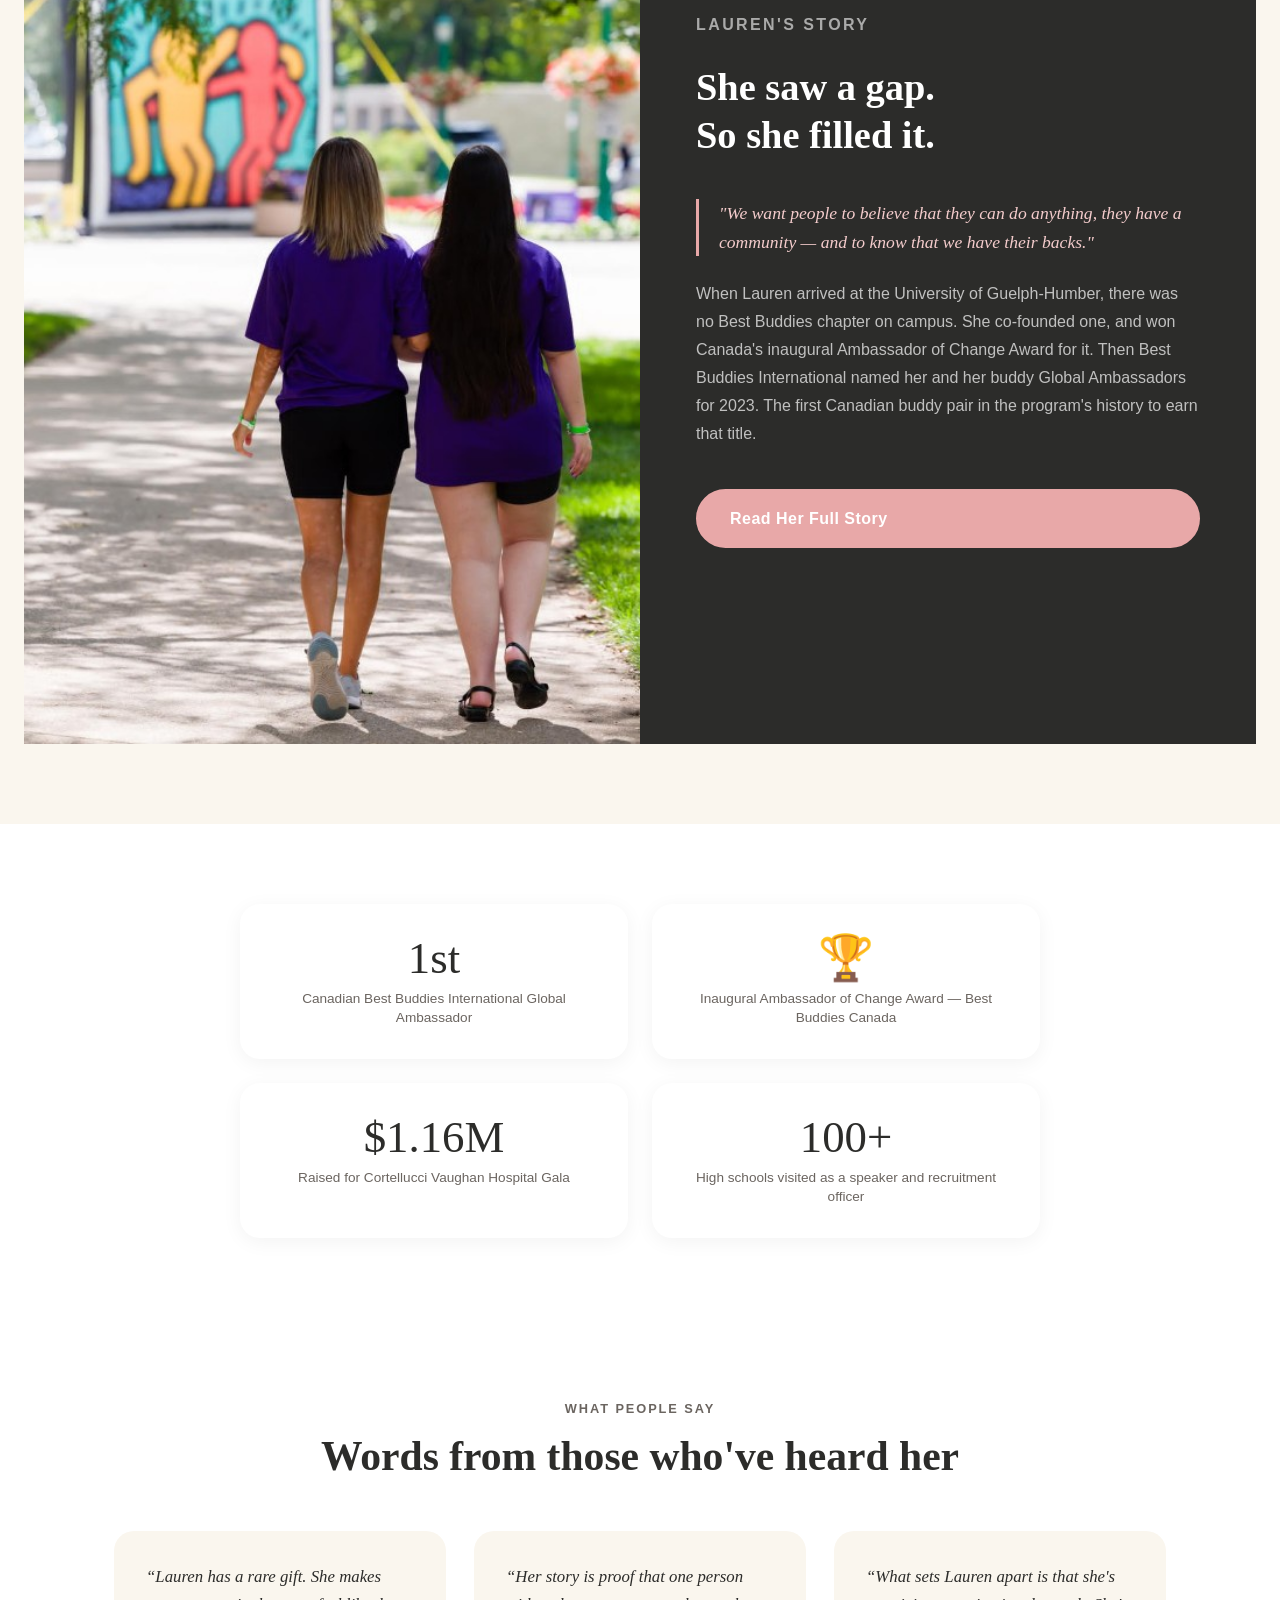
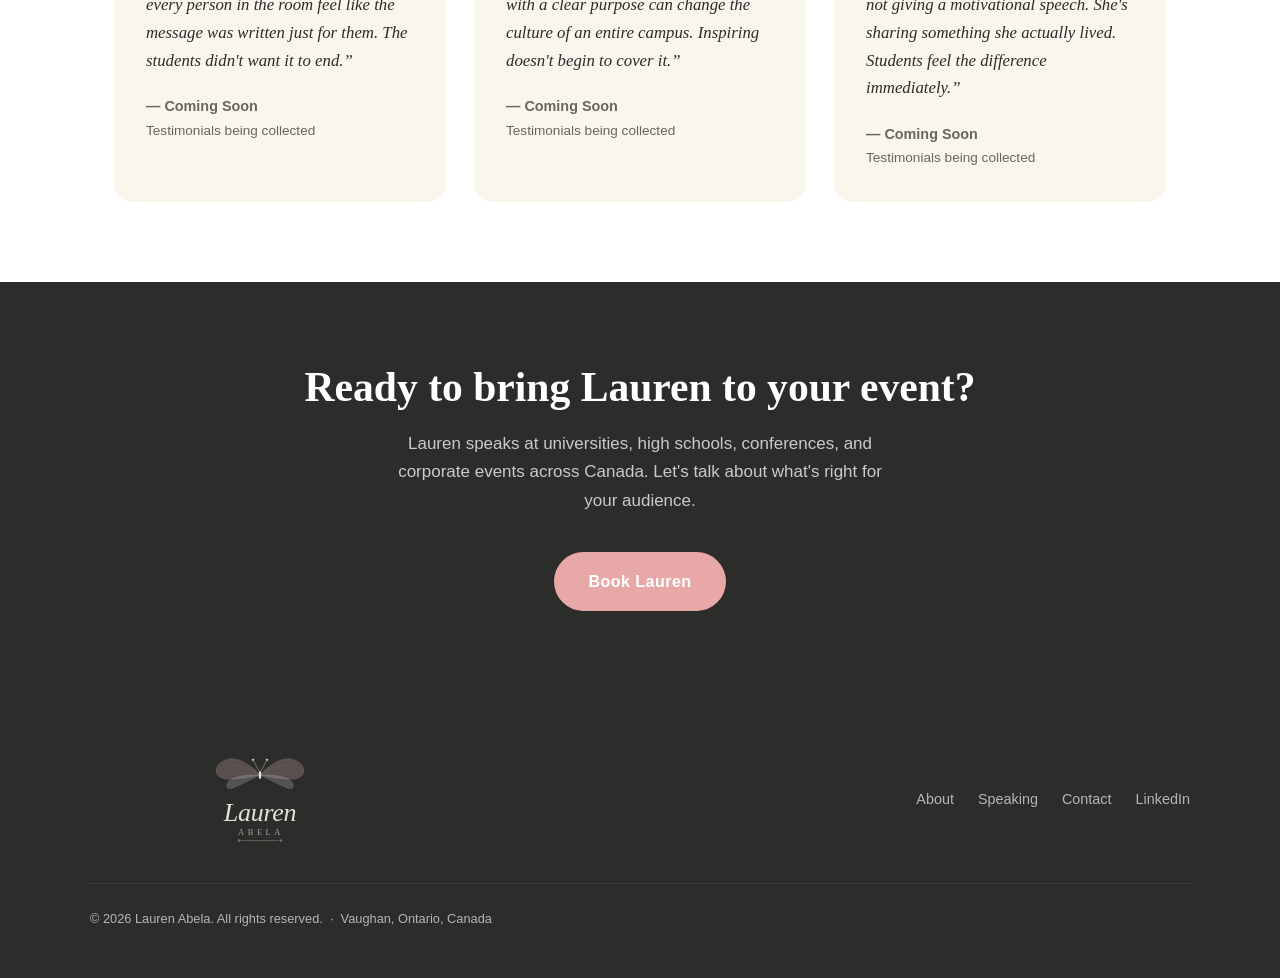
==== commit 05710321: "Copy edit pass: remove em dashes, fix AI-pattern sentences" ====
--- a/index.html
+++ b/index.html
@@ -39,7 +39,7 @@
         <p class="section-label">Speaker &nbsp;·&nbsp; Inclusion Advocate &nbsp;·&nbsp; Community Builder</p>
         <h1 class="hero-tagline">You Belong<br><em>Here.</em></h1>
         <p class="hero-bio">
-          Lauren Abela helps students, educators, and organizations discover what happens when everyone has a seat at the table — and someone willing to pull up the chair.
+          Lauren Abela speaks to students, educators, and organizations about what real belonging looks like. She's been building it her whole life. Now she helps others do the same.
         </p>
         <div class="hero-actions">
           <a href="contact.html" class="btn btn-primary">Book Lauren</a>
@@ -112,14 +112,14 @@
     <div class="container text-center">
       <p class="section-label">What Lauren Speaks On</p>
       <h2>Talks that stay with you</h2>
-      <p class="lead mt-12">Every talk is grounded in Lauren's lived experience — what she built, what she learned, and what she wishes someone had told her sooner.</p>
+      <p class="lead mt-12">Every talk comes from Lauren's lived experience. What she built, what she learned, and what she wishes someone had told her sooner.</p>
     </div>
     <div class="container">
       <div class="topics-grid">
         <div class="topic-card">
           <span class="topic-icon">🌿</span>
           <h3>The Power of Belonging</h3>
-          <p>What inclusion really looks like when you stop talking about it and start building it. Lauren's Best Buddies story — from campus gap to global recognition.</p>
+          <p>What inclusion really looks like when you stop talking about it and start building it. Lauren's Best Buddies story, from noticing a gap on campus to global recognition.</p>
         </div>
         <div class="topic-card">
           <span class="topic-icon">🔨</span>
@@ -129,7 +129,7 @@
         <div class="topic-card">
           <span class="topic-icon">🤝</span>
           <h3>The Friendship Effect</h3>
-          <p>Friendship isn't small — it's the foundation of every community worth being part of. A talk on human connection, belonging, and why none of us do this alone.</p>
+          <p>Friendship isn't a small thing. It's the foundation of every community worth being part of. A talk on human connection, belonging, and why none of us do this alone.</p>
         </div>
         <div class="topic-card">
           <span class="topic-icon">📚</span>
@@ -154,7 +154,7 @@
       <blockquote class="story-banner-quote">
         "We want people to believe that they can do anything, they have a community — and to know that we have their backs."
       </blockquote>
-      <p>When Lauren arrived at the University of Guelph-Humber, there was no Best Buddies chapter on campus. She co-founded one — and won Canada's inaugural Ambassador of Change Award for it. Then Best Buddies International named her and her buddy Global Ambassadors for 2023, the first Canadian buddy pair in history to hold that distinction.</p>
+      <p>When Lauren arrived at the University of Guelph-Humber, there was no Best Buddies chapter on campus. She co-founded one, and won Canada's inaugural Ambassador of Change Award for it. Then Best Buddies International named her and her buddy Global Ambassadors for 2023. The first Canadian buddy pair in the program's history to earn that title.</p>
       <a href="about.html" class="btn btn-blush mt-24" style="display:inline-block;">Read Her Full Story</a>
     </div>
   </section>
@@ -192,7 +192,7 @@
     <div class="container">
       <div class="testimonials-grid">
         <div class="testimonial-card">
-          <p class="testimonial-text">Lauren has a rare gift — she makes every person in the room feel like the message was written just for them. The students didn't want it to end.</p>
+          <p class="testimonial-text">Lauren has a rare gift. She makes every person in the room feel like the message was written just for them. The students didn't want it to end.</p>
           <div class="testimonial-author">— Coming Soon</div>
           <div class="testimonial-role">Testimonials being collected</div>
         </div>
@@ -202,7 +202,7 @@
           <div class="testimonial-role">Testimonials being collected</div>
         </div>
         <div class="testimonial-card">
-          <p class="testimonial-text">What sets Lauren apart is that she's not giving a motivational speech — she's sharing something she actually lived. Students feel the difference immediately.</p>
+          <p class="testimonial-text">What sets Lauren apart is that she's not giving a motivational speech. She's sharing something she actually lived. Students feel the difference immediately.</p>
           <div class="testimonial-author">— Coming Soon</div>
           <div class="testimonial-role">Testimonials being collected</div>
         </div>
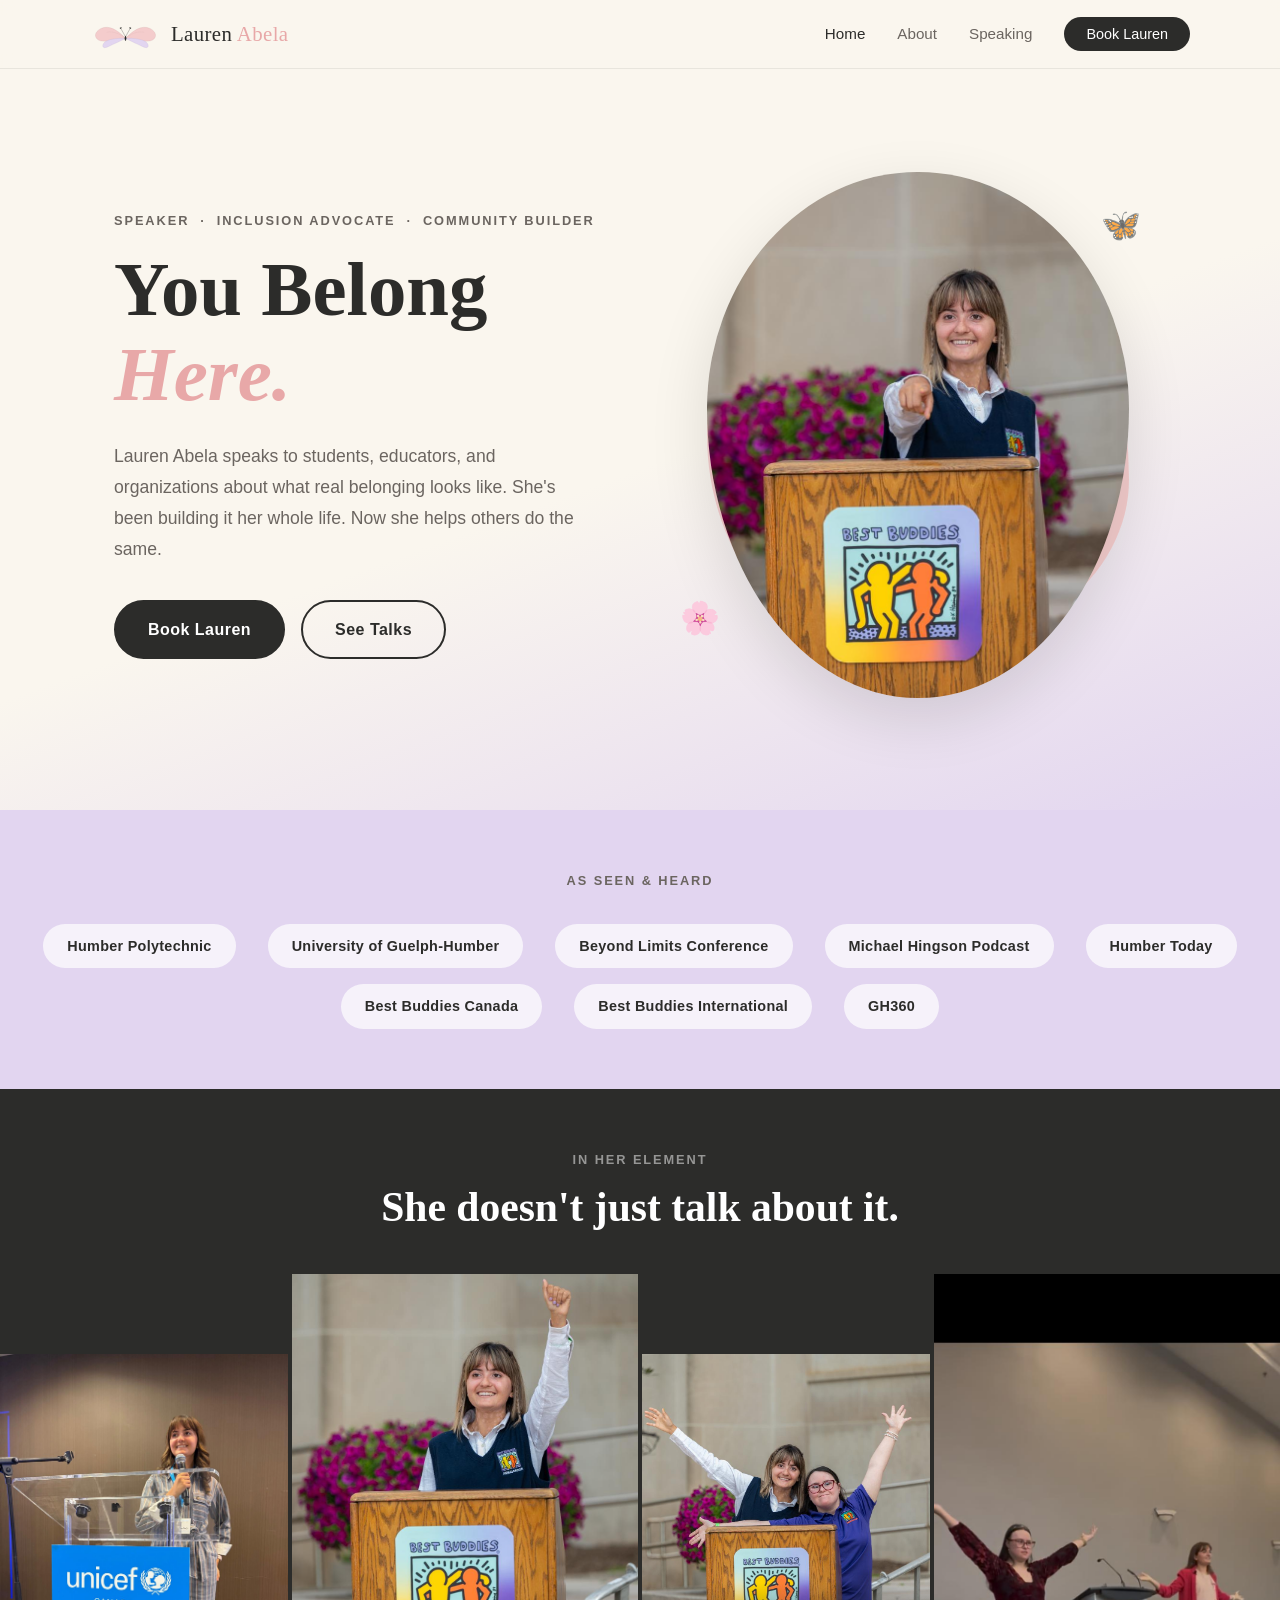
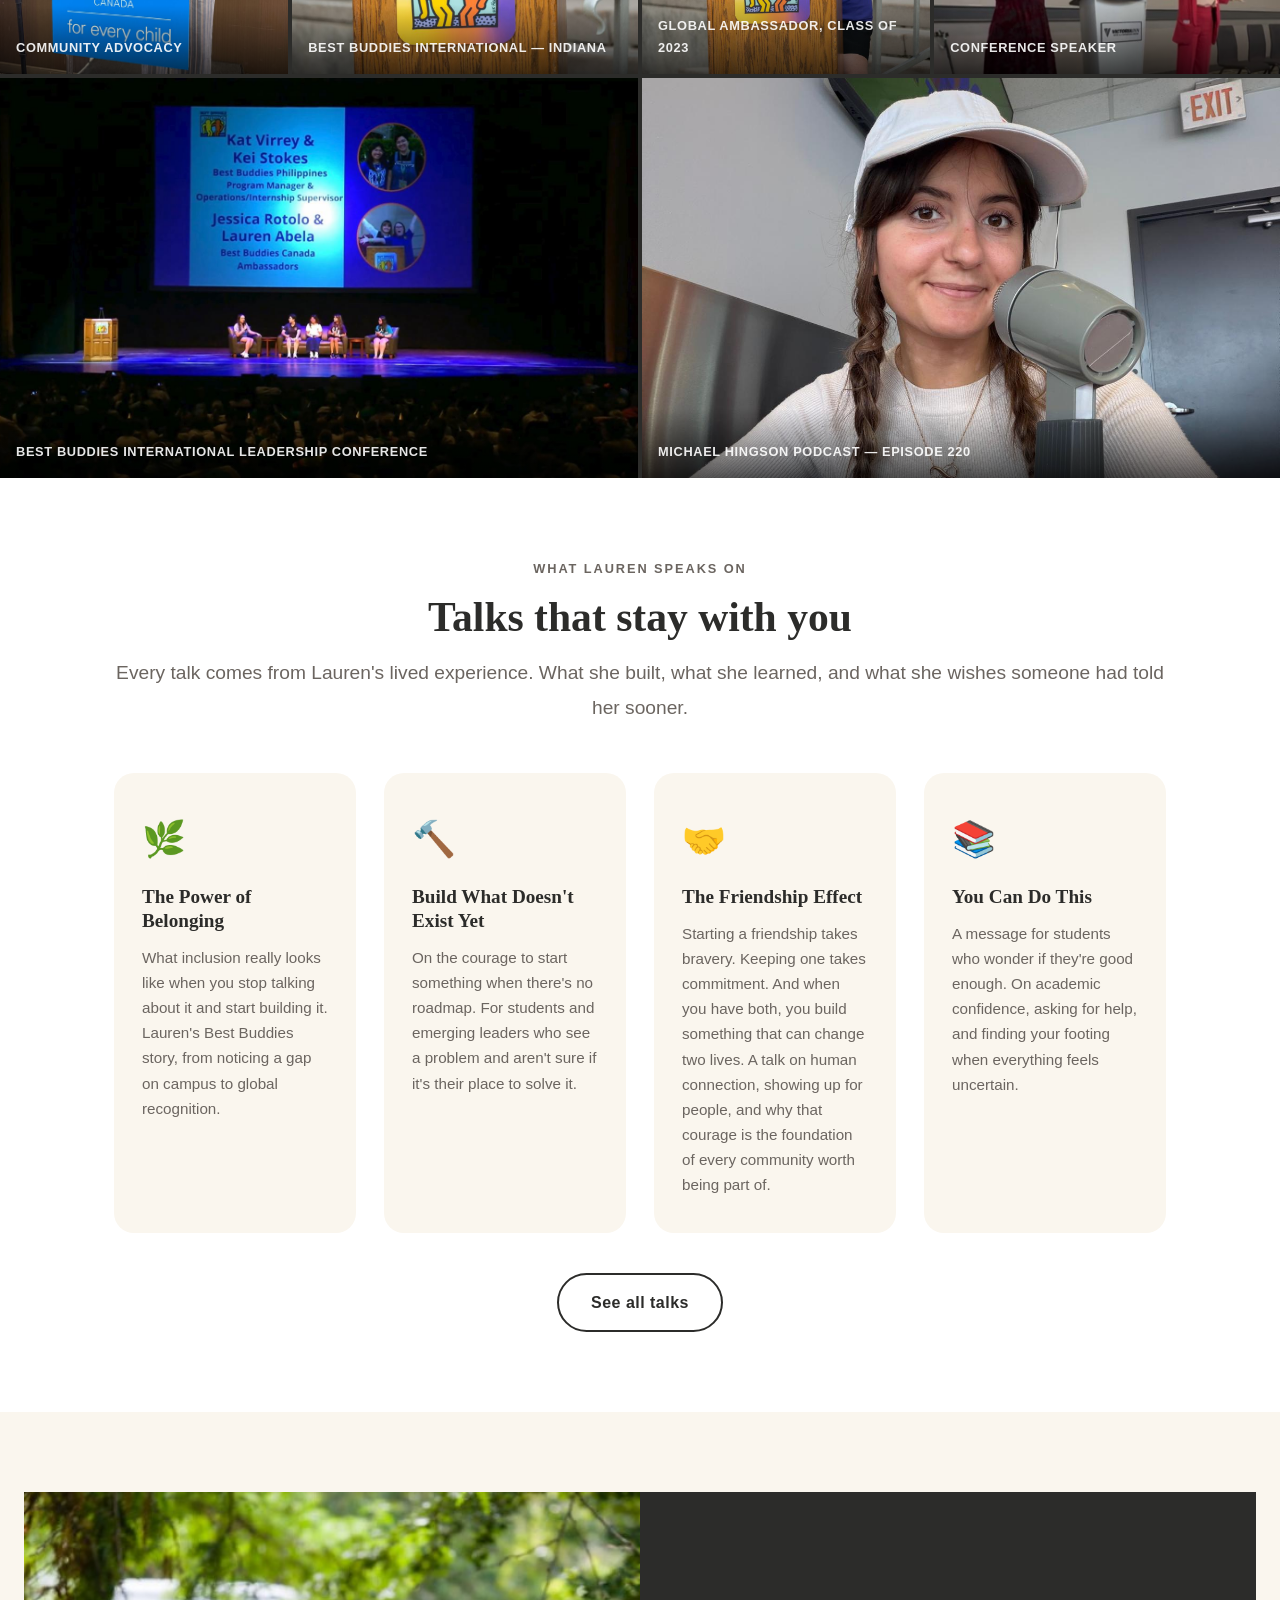
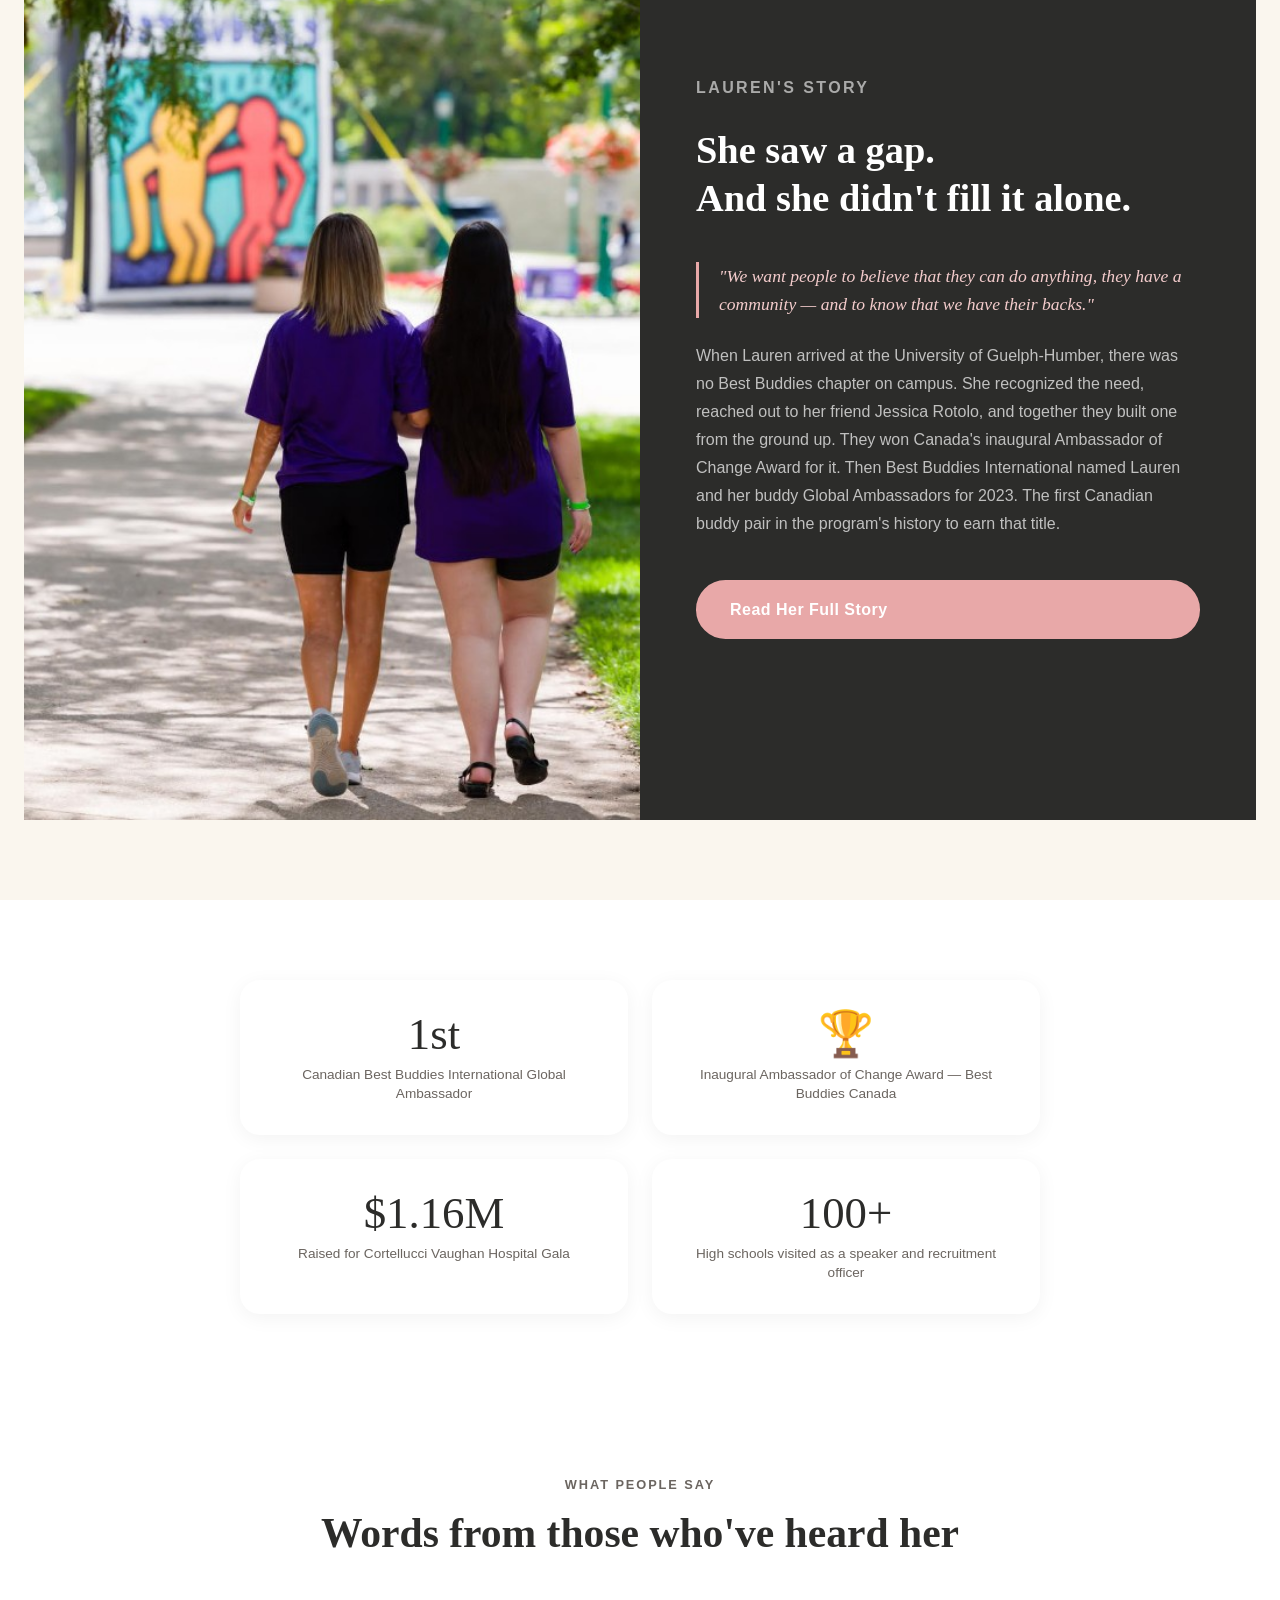
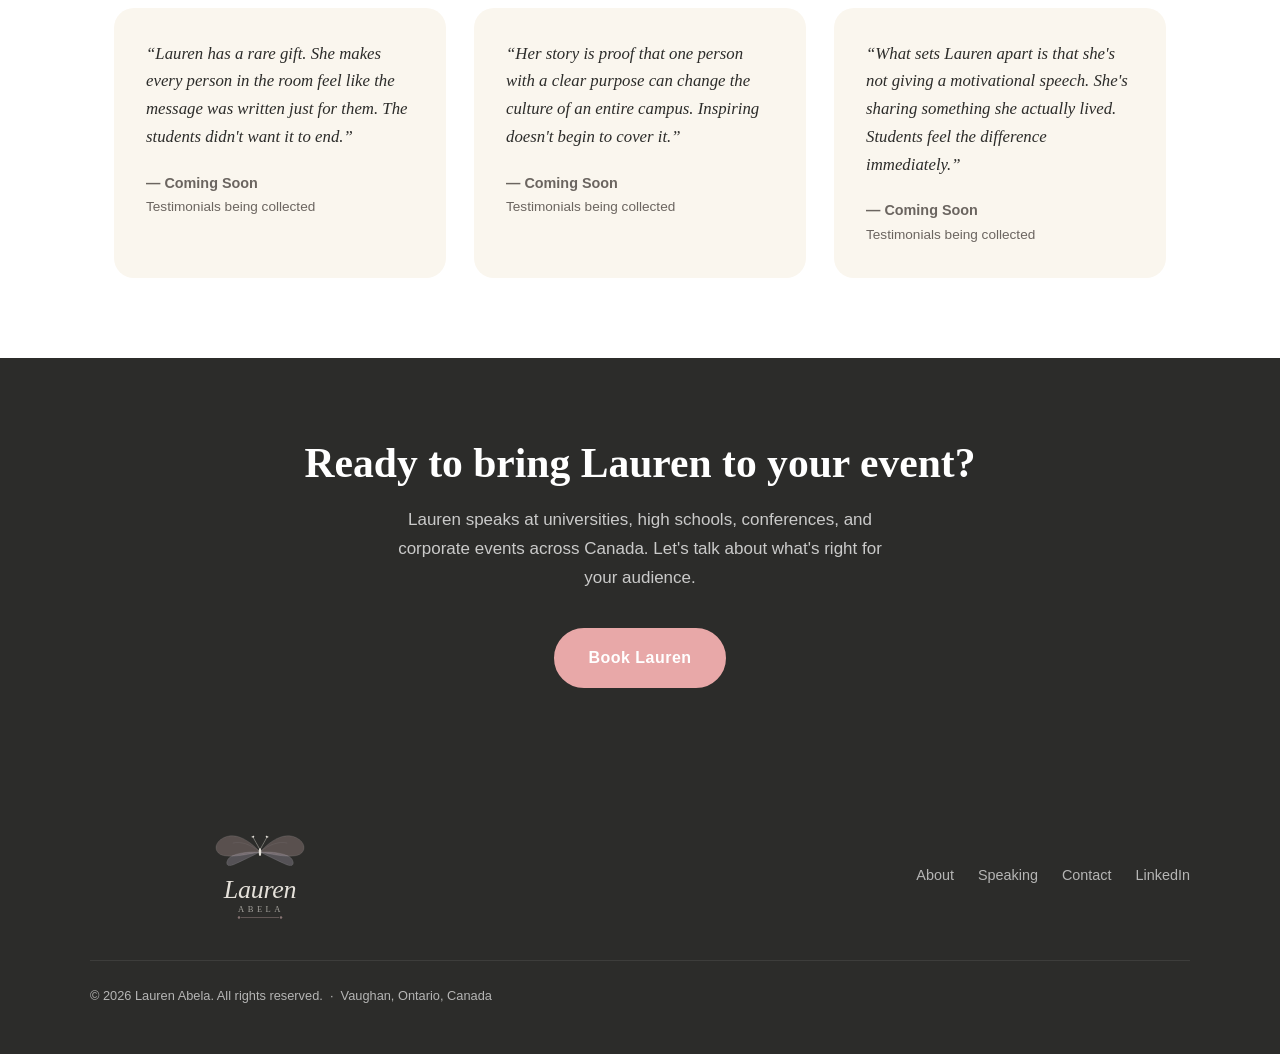
==== commit 547a67a7: "Add Jessica Rotolo credit, bravery+commitment framework, Lauren's quote" ====
--- a/index.html
+++ b/index.html
@@ -129,7 +129,7 @@
         <div class="topic-card">
           <span class="topic-icon">🤝</span>
           <h3>The Friendship Effect</h3>
-          <p>Friendship isn't a small thing. It's the foundation of every community worth being part of. A talk on human connection, belonging, and why none of us do this alone.</p>
+          <p>Starting a friendship takes bravery. Keeping one takes commitment. And when you have both, you build something that can change two lives. A talk on human connection, showing up for people, and why that courage is the foundation of every community worth being part of.</p>
         </div>
         <div class="topic-card">
           <span class="topic-icon">📚</span>
@@ -150,11 +150,11 @@
     </div>
     <div class="story-banner-text">
       <p class="section-label" style="color:rgba(255,255,255,0.6);">Lauren's Story</p>
-      <h2>She saw a gap.<br>So she filled it.</h2>
+      <h2>She saw a gap.<br>And she didn't fill it alone.</h2>
       <blockquote class="story-banner-quote">
         "We want people to believe that they can do anything, they have a community — and to know that we have their backs."
       </blockquote>
-      <p>When Lauren arrived at the University of Guelph-Humber, there was no Best Buddies chapter on campus. She co-founded one, and won Canada's inaugural Ambassador of Change Award for it. Then Best Buddies International named her and her buddy Global Ambassadors for 2023. The first Canadian buddy pair in the program's history to earn that title.</p>
+      <p>When Lauren arrived at the University of Guelph-Humber, there was no Best Buddies chapter on campus. She recognized the need, reached out to her friend Jessica Rotolo, and together they built one from the ground up. They won Canada's inaugural Ambassador of Change Award for it. Then Best Buddies International named Lauren and her buddy Global Ambassadors for 2023. The first Canadian buddy pair in the program's history to earn that title.</p>
       <a href="about.html" class="btn btn-blush mt-24" style="display:inline-block;">Read Her Full Story</a>
     </div>
   </section>
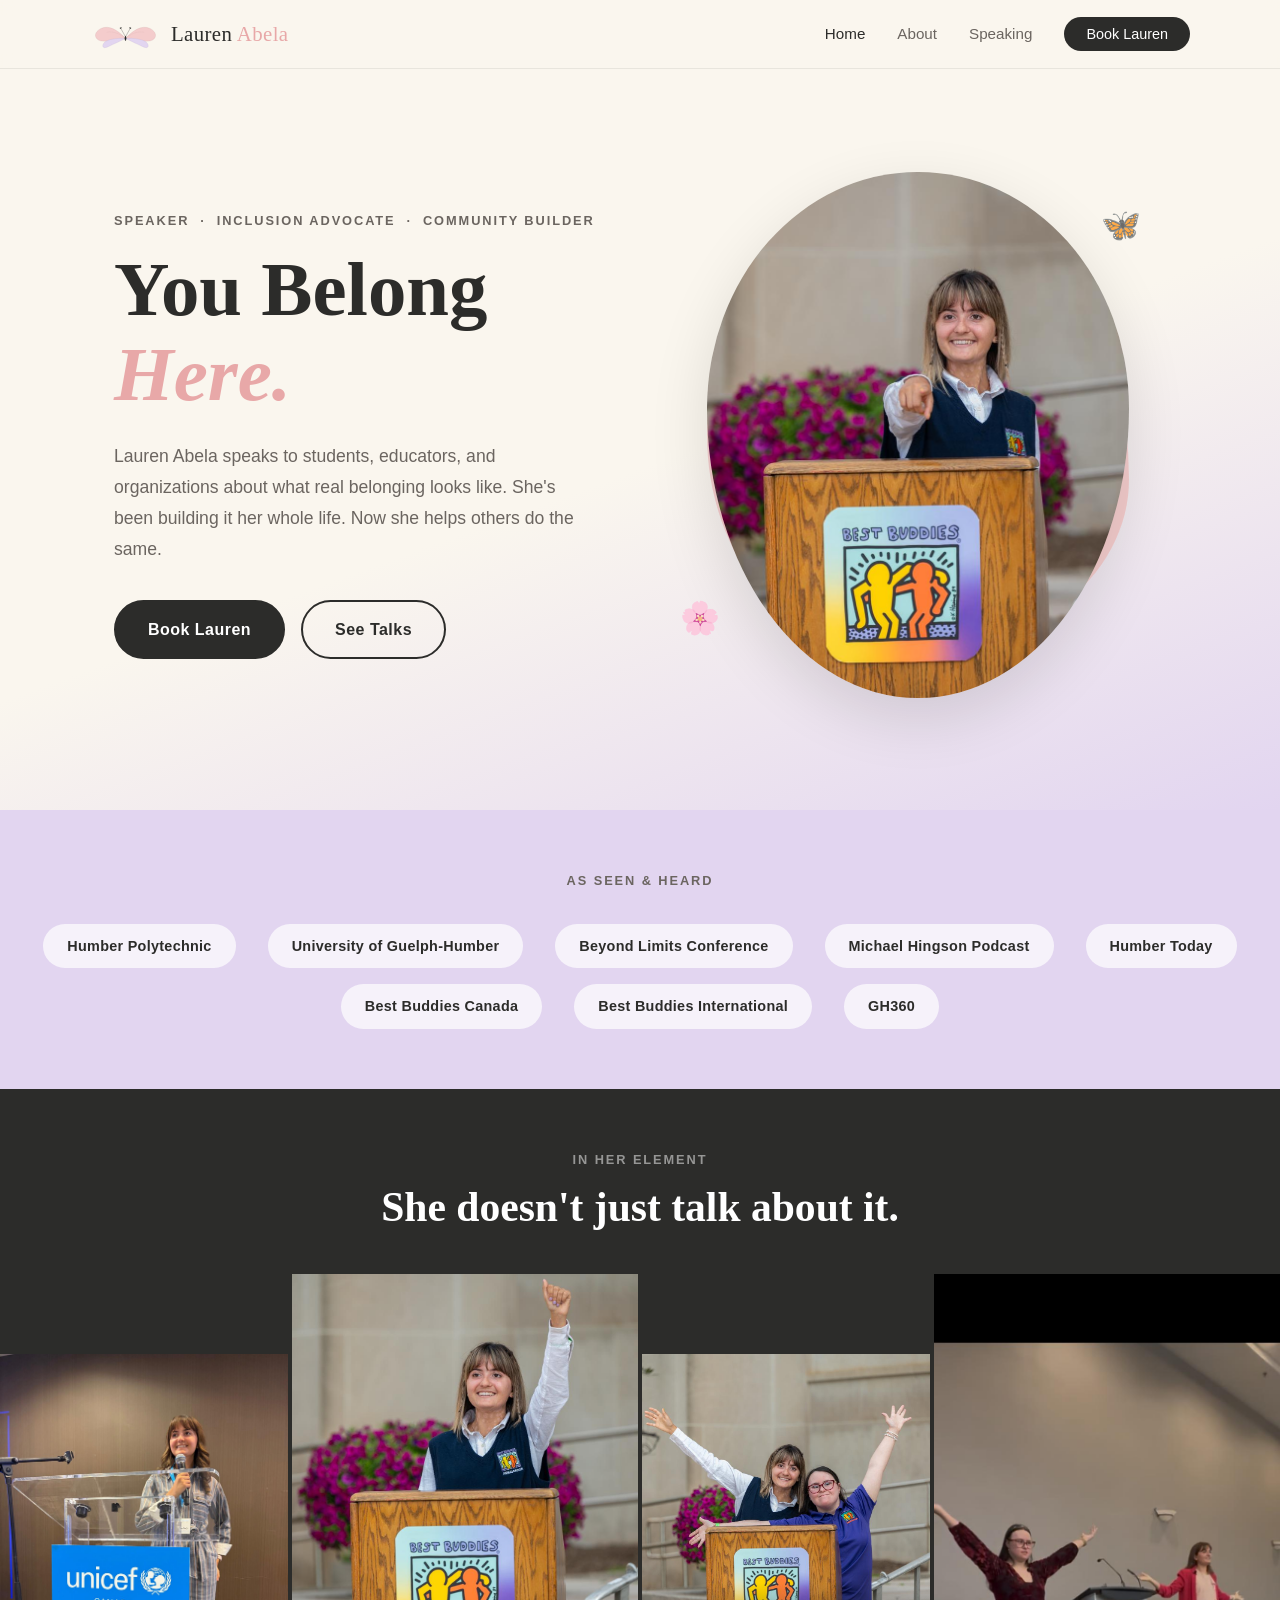
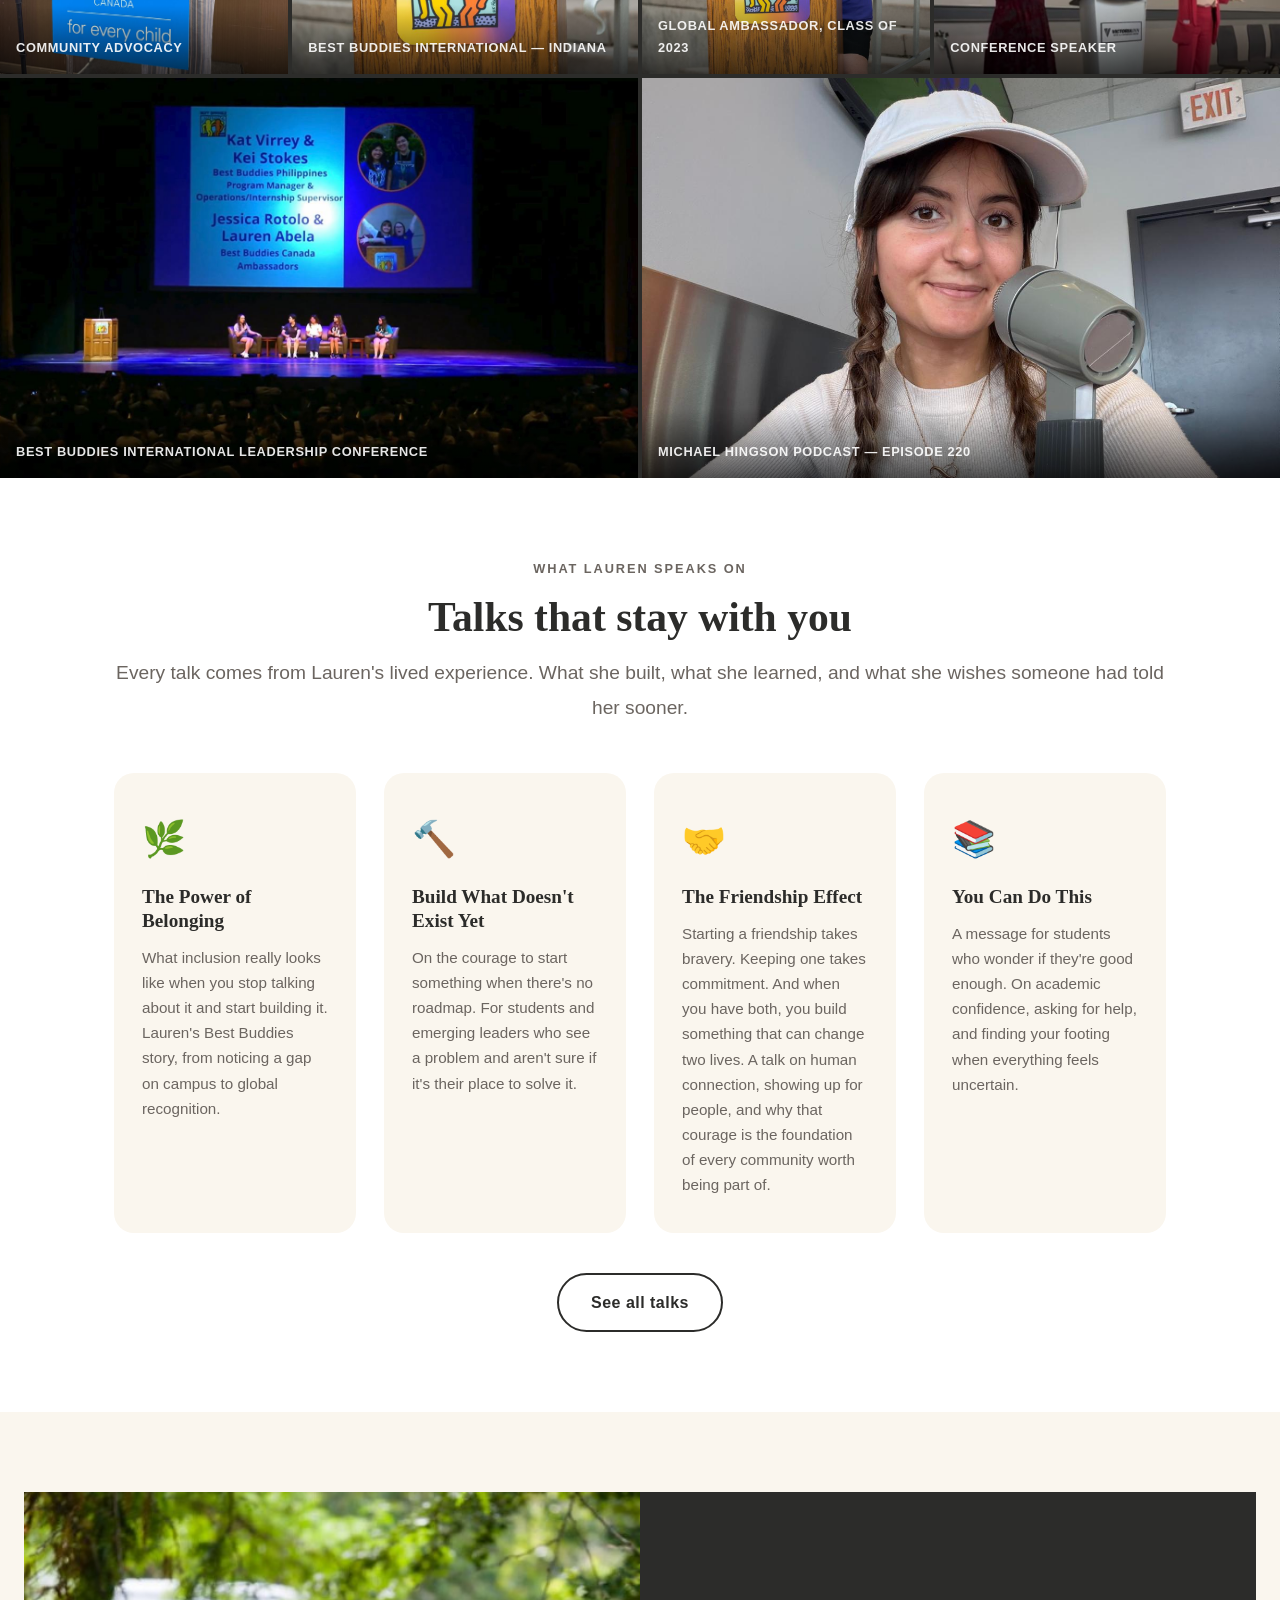
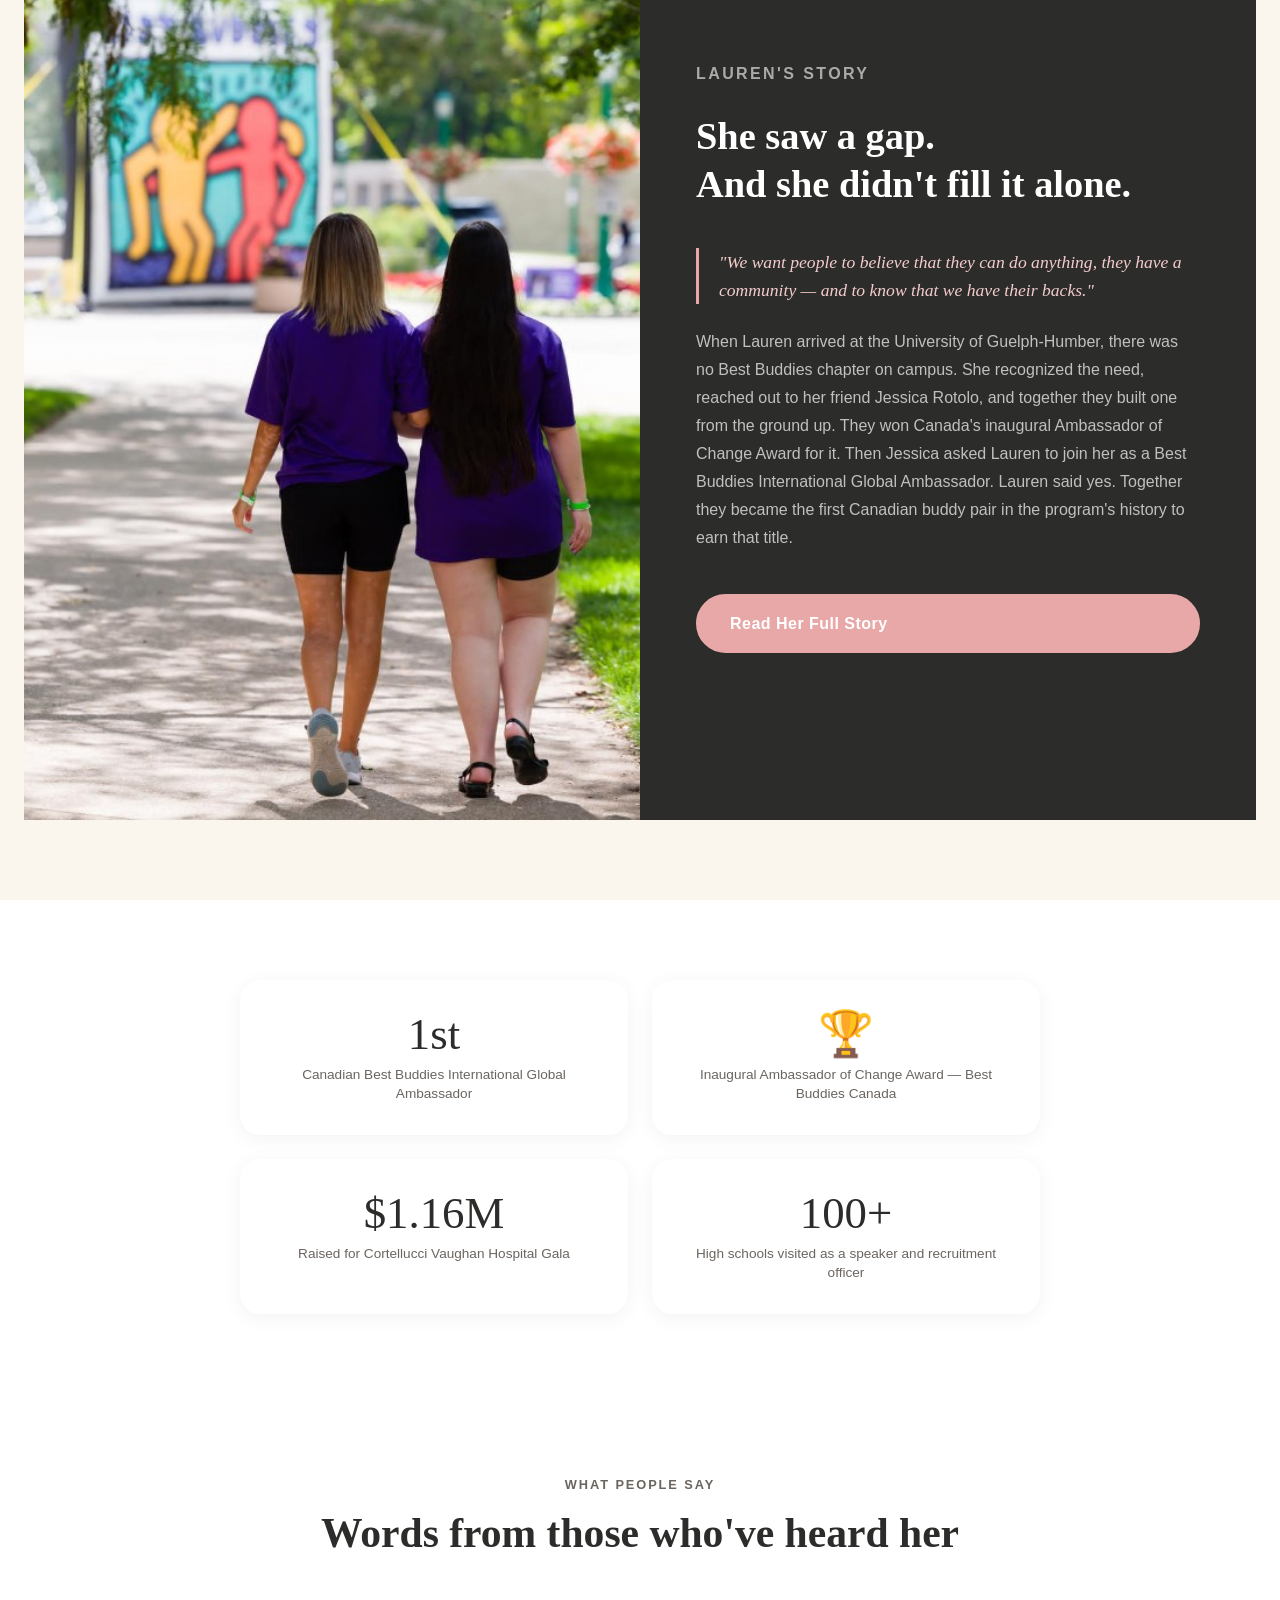
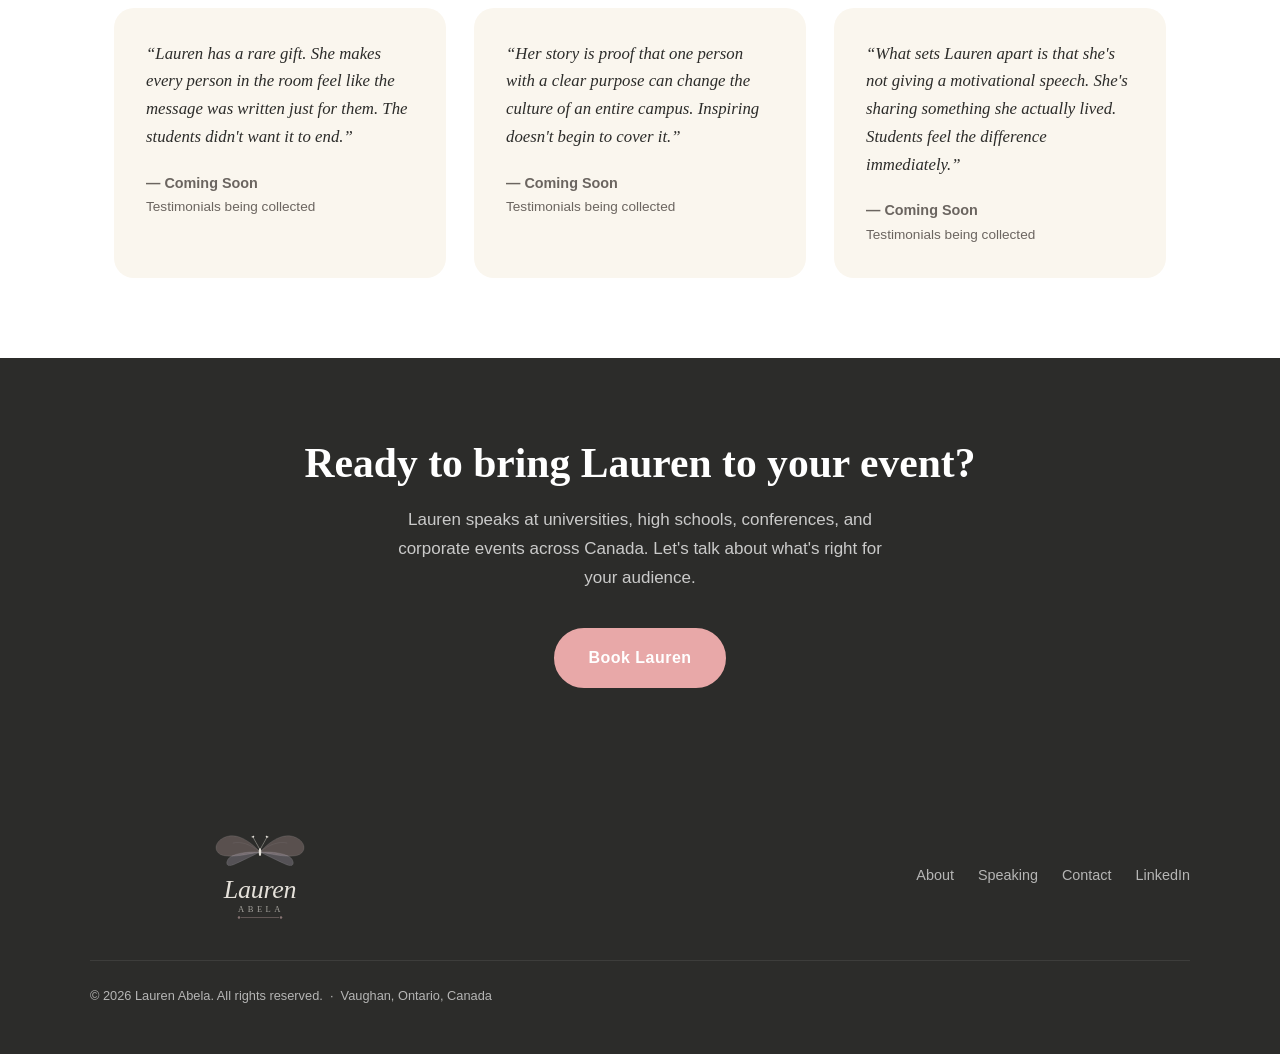
==== commit ec392795: "Fix Down syndrome research framing, remove invented thesis claim" ====
--- a/index.html
+++ b/index.html
@@ -154,7 +154,7 @@
       <blockquote class="story-banner-quote">
         "We want people to believe that they can do anything, they have a community — and to know that we have their backs."
       </blockquote>
-      <p>When Lauren arrived at the University of Guelph-Humber, there was no Best Buddies chapter on campus. She recognized the need, reached out to her friend Jessica Rotolo, and together they built one from the ground up. They won Canada's inaugural Ambassador of Change Award for it. Then Best Buddies International named Lauren and her buddy Global Ambassadors for 2023. The first Canadian buddy pair in the program's history to earn that title.</p>
+      <p>When Lauren arrived at the University of Guelph-Humber, there was no Best Buddies chapter on campus. She recognized the need, reached out to her friend Jessica Rotolo, and together they built one from the ground up. They won Canada's inaugural Ambassador of Change Award for it. Then Jessica asked Lauren to join her as a Best Buddies International Global Ambassador. Lauren said yes. Together they became the first Canadian buddy pair in the program's history to earn that title.</p>
       <a href="about.html" class="btn btn-blush mt-24" style="display:inline-block;">Read Her Full Story</a>
     </div>
   </section>
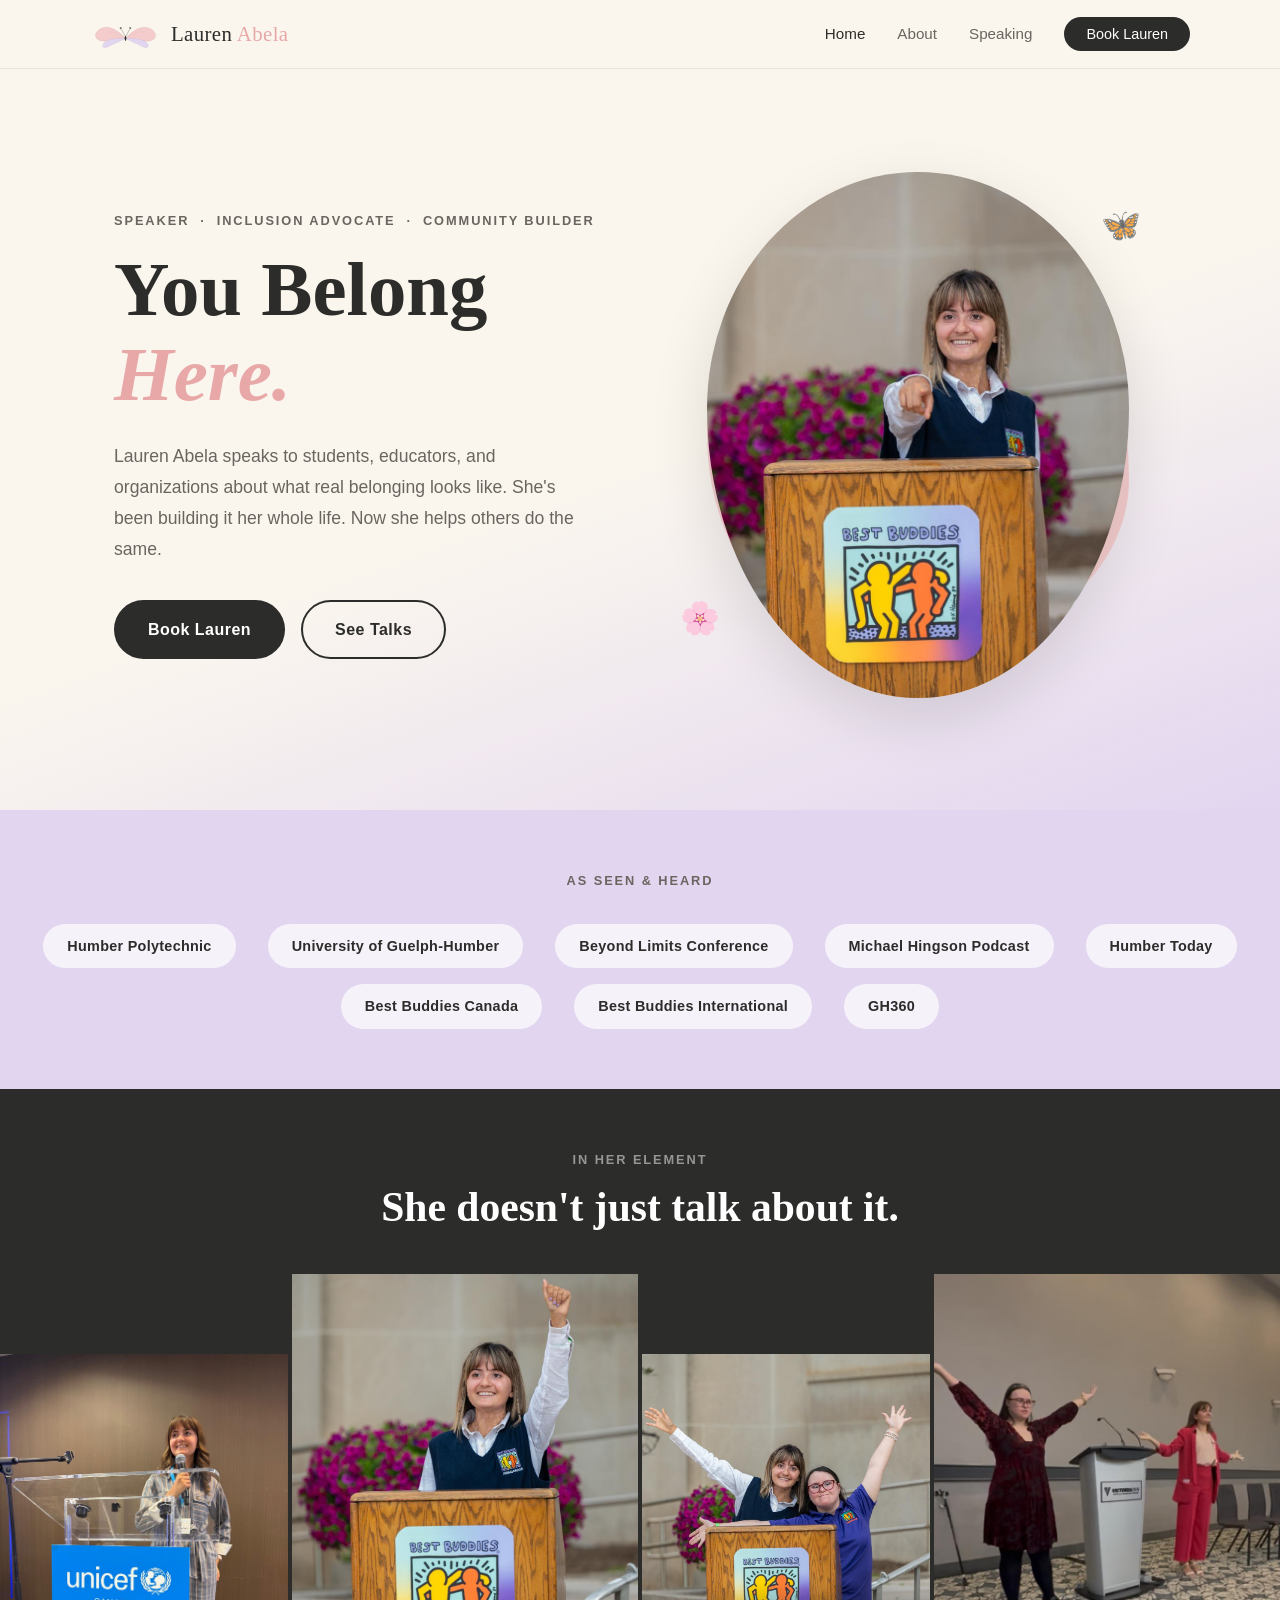
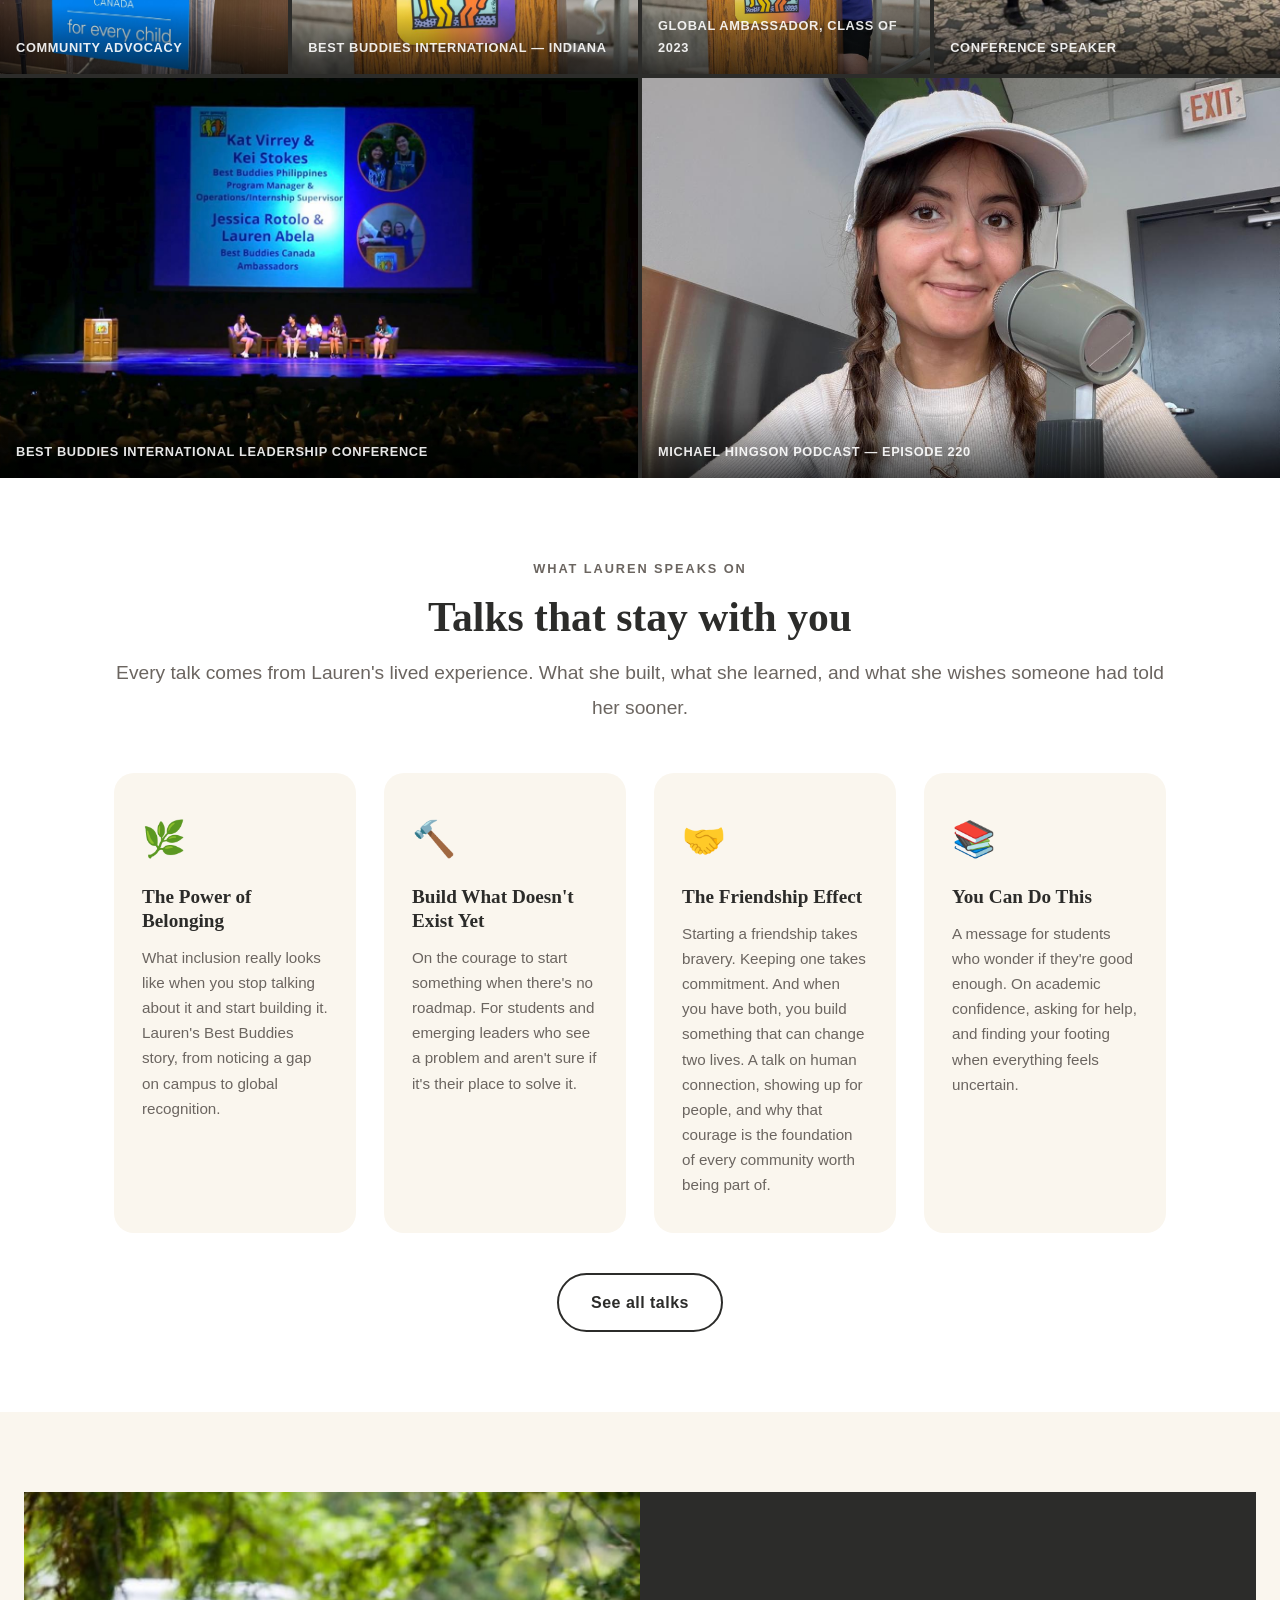
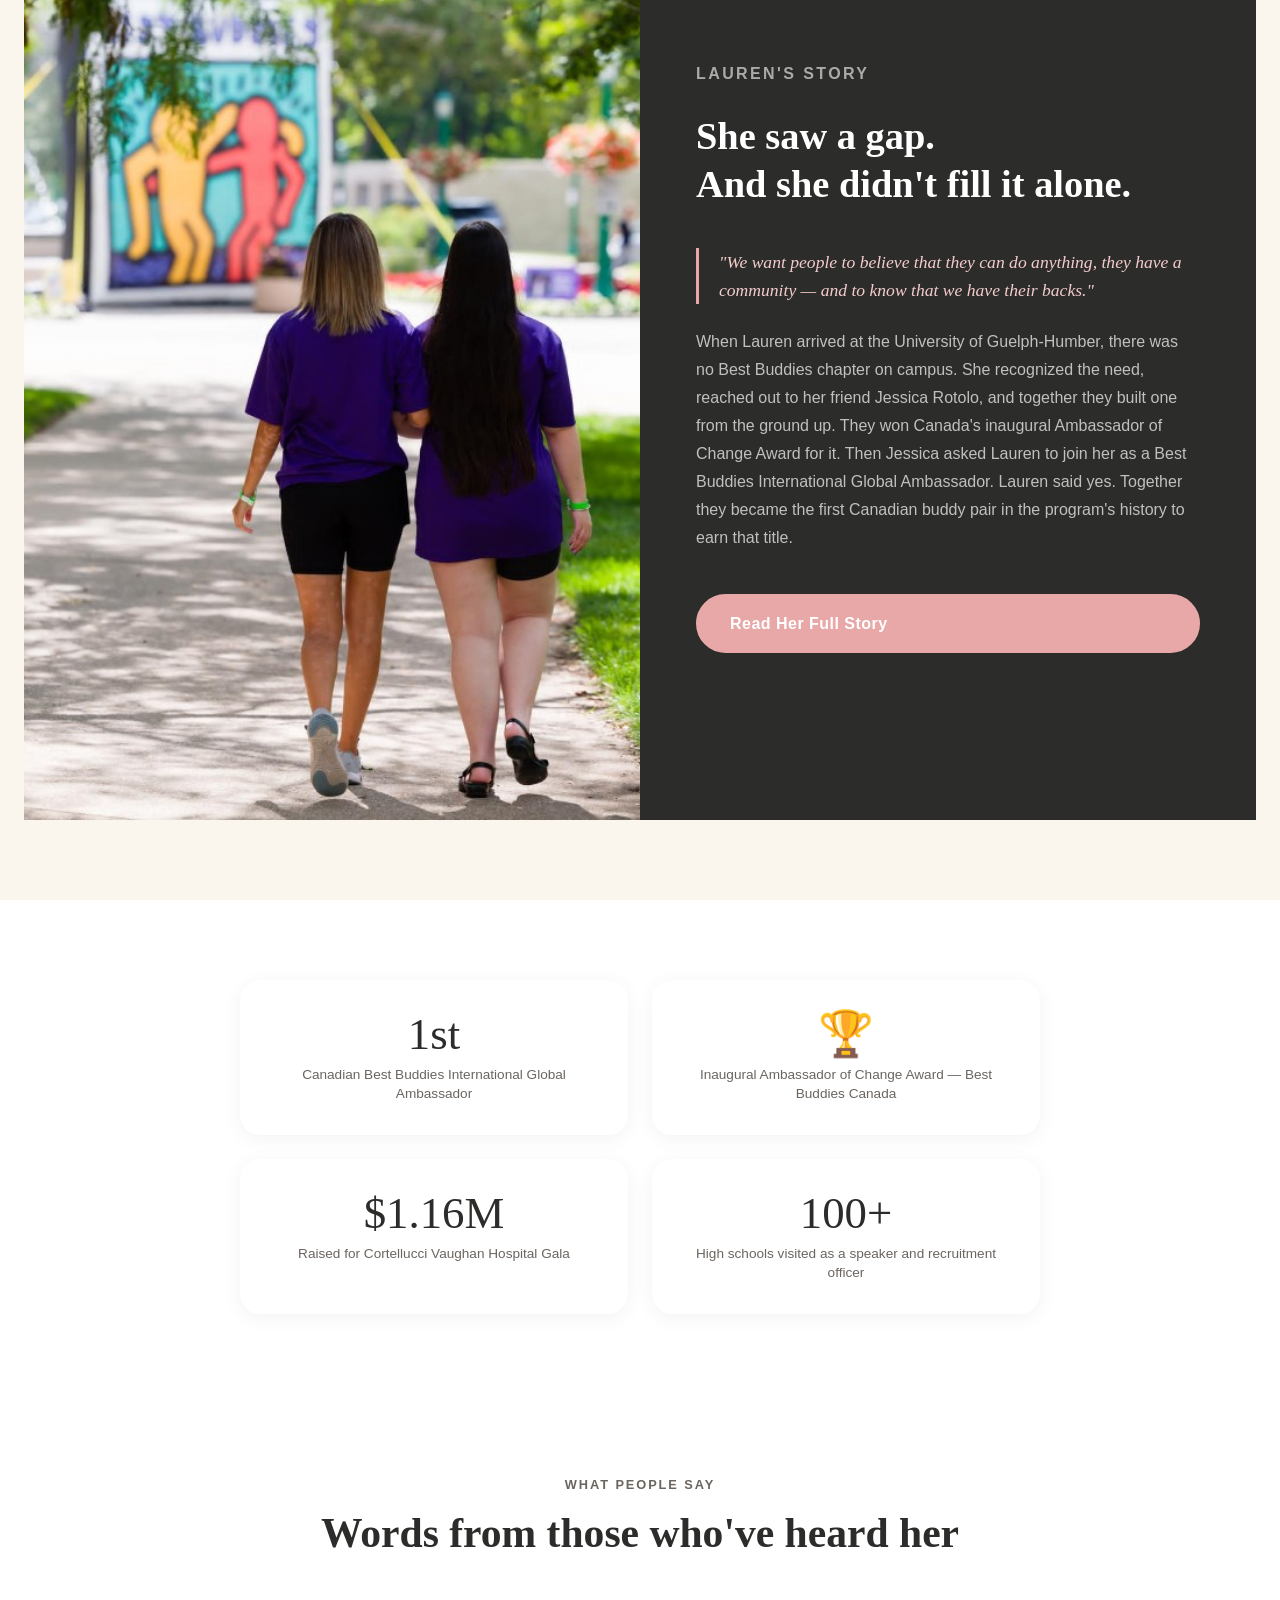
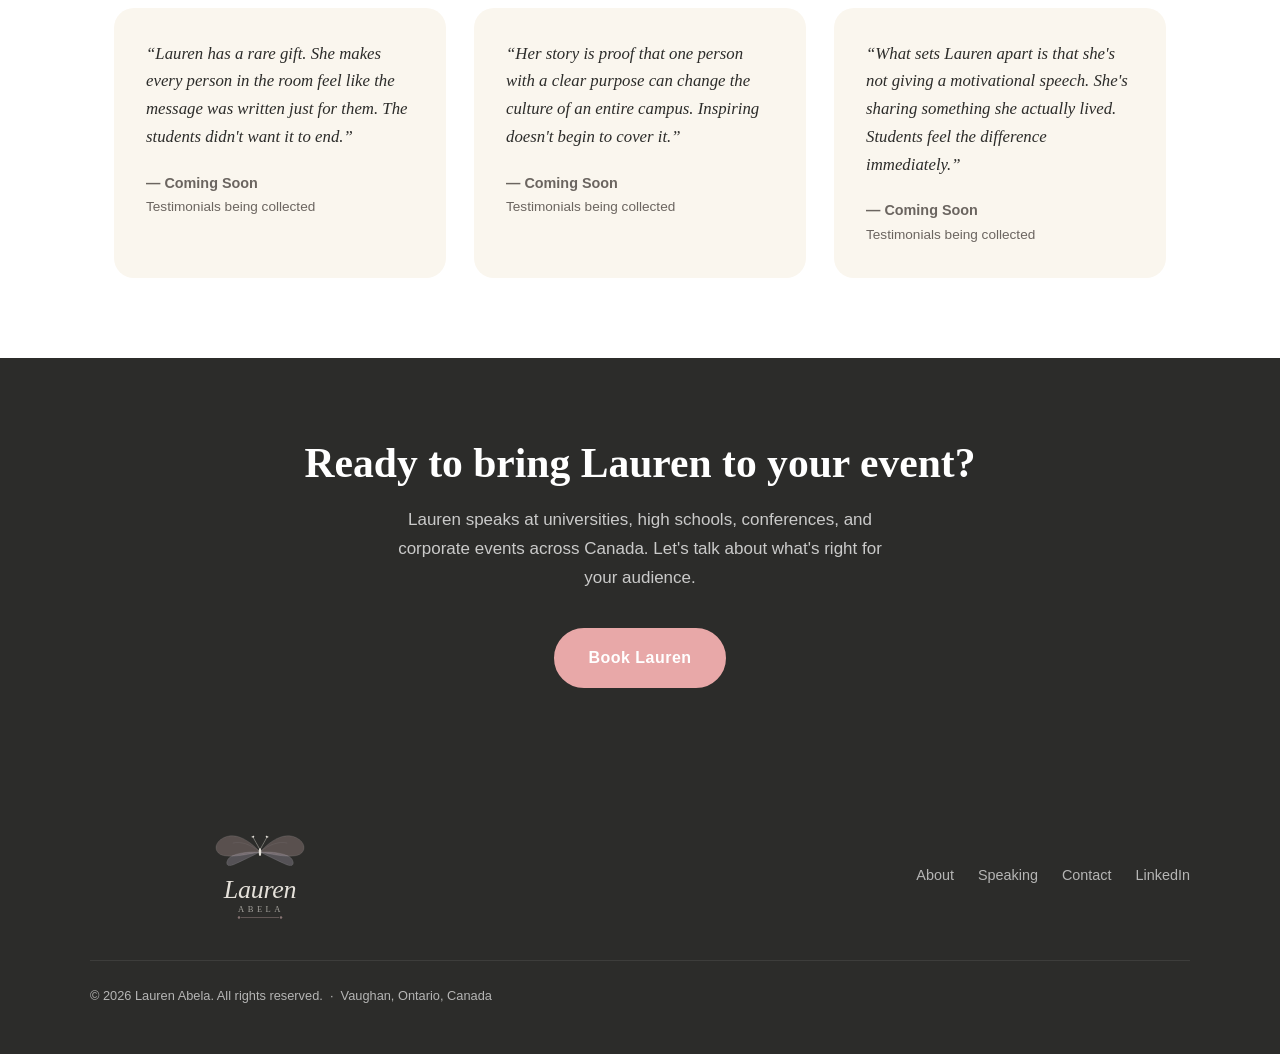
==== commit cbd3cb5a: "Fix Conference Speaker image position on mobile" ====
--- a/index.html
+++ b/index.html
@@ -11,6 +11,9 @@
   <meta property="og:url" content="https://laurenabela.com" />
   <meta property="og:type" content="website" />
   <link rel="stylesheet" href="css/style.css" />
+  <link rel="icon" href="data:image/svg+xml,<svg xmlns='http://www.w3.org/2000/svg' viewBox='0 0 100 100'><text y='.9em' font-size='90'>🦋</text></svg>" />
+  <link rel="icon" type="image/svg+xml" href="favicon.svg" />
+  <link rel="apple-touch-icon" href="favicon.svg" />
 </head>
 <body>
 
@@ -90,7 +93,7 @@
         <div class="strip-caption">Global Ambassador, Class of 2023</div>
       </div>
       <div class="strip-item strip-tall">
-        <img src="images/lauren-duo-victoria.jpg" alt="Lauren speaking at Victoria Inn event" />
+        <img src="images/lauren-duo-victoria.jpg" alt="Lauren speaking at Victoria Inn event" style="object-position: center 40%;" />
         <div class="strip-caption">Conference Speaker</div>
       </div>
     </div>
